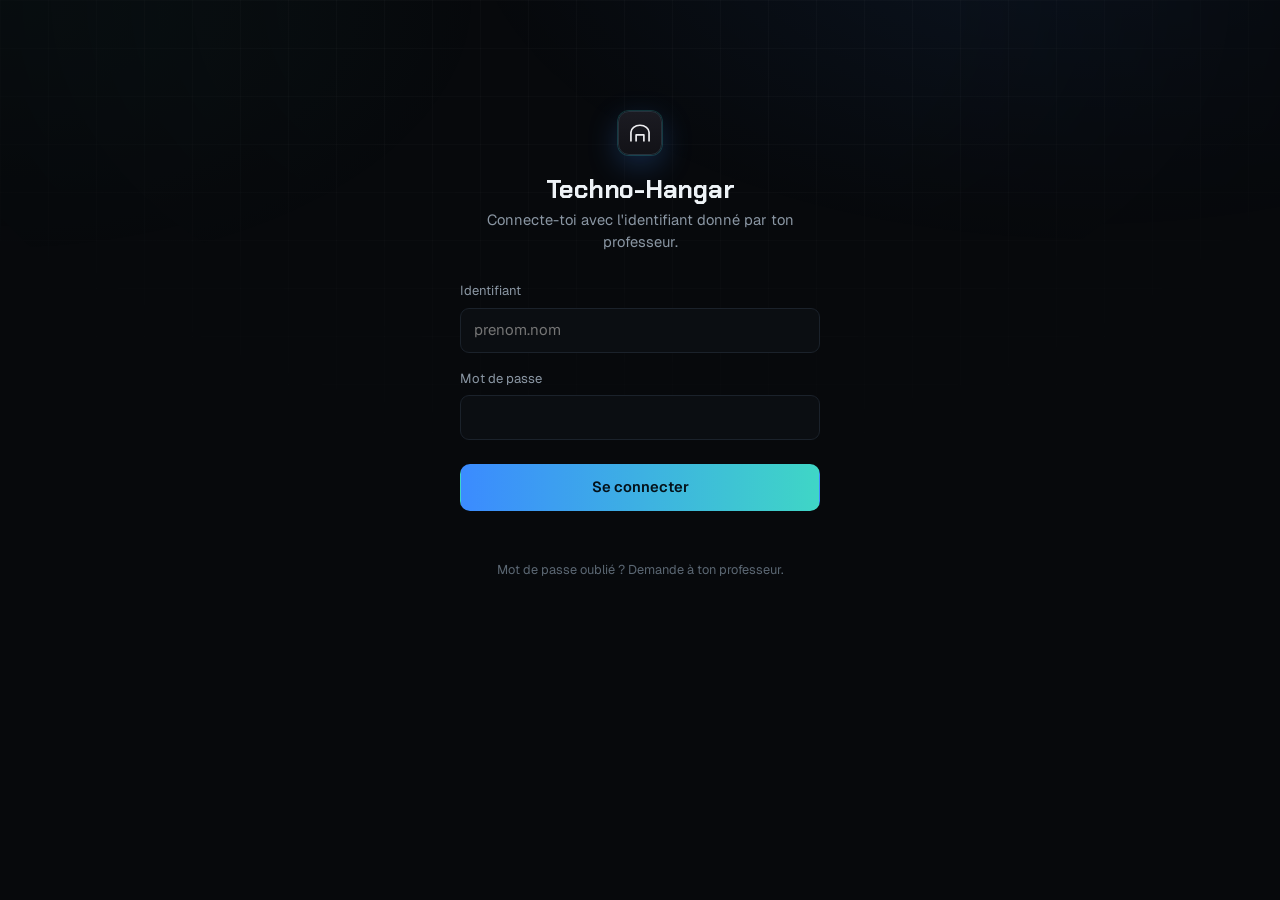
==== bts-maintenance/index.html @ ffd43427 "Add files via upload" ====
<!DOCTYPE html>
<html lang="fr">
<head>
<meta charset="utf-8">
<meta name="viewport" content="width=device-width, initial-scale=1">
<meta name="theme-color" content="#09090b">
<title>Techno-Hangar</title>
<link rel="preconnect" href="https://fonts.googleapis.com">
<link rel="stylesheet" href="https://fonts.googleapis.com/css2?family=Geist:wght@400;500;600;700&family=Geist+Mono:wght@400;500&family=Chakra+Petch:wght@500;600;700&display=swap">
<link rel="stylesheet" href="../assets/style.css?v=13">
<link rel="stylesheet" href="../assets/pass.css?v=5">
<link rel="stylesheet" href="../assets/theme.css?v=6">
</head>
<body data-racine="../" data-page="classe" data-classe="bts-maintenance">
<main>
  <h1 id="titre"></h1>
  <div class="onglets" id="onglets" role="tablist"></div>
  <div id="sequences"></div>
</main>
<script src="../assets/config.js?v=5"></script>
<script src="../assets/th.js?v=3"></script>
<script src="../catalogue.js"></script>
<script src="../assets/presence.js?v=2"></script>
<script src="../assets/pass.js?v=13"></script>
<script src="../assets/site.js?v=21"></script>
</body>
</html>
---- assets/style.css ----
/* =========================================================================
   Techno-Hangar · style « Tech sombre »
   ========================================================================= */
:root {
  --bg: #09090b;
  --bg2: #0f0f12;
  --surface: #111114;
  --surface2: #17171c;
  --text: #ededf0;
  --muted: #8b8b96;
  --faible: #5c5c66;
  --border: #222228;
  --border2: #2e2e36;
  --accent: #5b8cff;
  --accent-soft: rgba(63,214,198,.12);
  --ok: #2fd39a;
  --warn: #f5b74a;
  --danger: #ff6b6b;
  --radius: 14px;
  --shadow: none;
  --c-sti2d: #5b8cff;
  --c-it: #b07cff;
  --c-snt: #2fd39a;
  --c-bts: #ff9a3d;
  --f: "Geist", system-ui, -apple-system, "Segoe UI", Roboto, sans-serif;
  --mono: "Geist Mono", ui-monospace, Consolas, monospace;
  color-scheme: dark;
}

* { box-sizing: border-box; }
html, body { margin: 0; }
body {
  font-family: var(--f); background: var(--bg); color: var(--text);
  line-height: 1.5; font-size: 15px; min-height: 100vh; -webkit-font-smoothing: antialiased;
}
body:before {
  content: ""; position: fixed; inset: 0; pointer-events: none; z-index: 0;
  background:
    radial-gradient(900px 500px at 50% -10%, rgba(63,214,198,.13), transparent 70%),
    linear-gradient(rgba(255,255,255,.025) 1px, transparent 1px) 0 0 / 48px 48px,
    linear-gradient(90deg, rgba(255,255,255,.025) 1px, transparent 1px) 0 0 / 48px 48px;
  -webkit-mask-image: radial-gradient(ellipse 80% 70% at 50% 0%, #000 30%, transparent 85%);
          mask-image: radial-gradient(ellipse 80% 70% at 50% 0%, #000 30%, transparent 85%);
}
a { color: var(--accent); }
canvas#th-fx { position: fixed; inset: 0; pointer-events: none; z-index: 60; }

/* ---------- En-tête ---------- */
.top { position: sticky; top: 0; z-index: 10; background: rgba(9,9,11,.75); backdrop-filter: blur(12px);
  -webkit-backdrop-filter: blur(12px); border-bottom: 1px solid var(--border); }
.top-in { max-width: 1080px; margin: 0 auto; padding: .7rem 1.2rem; display: flex; align-items: center; gap: 1.2rem; flex-wrap: wrap; }
.brand { display: flex; align-items: center; gap: .55rem; font-weight: 600; letter-spacing: -.01em; color: var(--text); text-decoration: none; }
.marque { width: 26px; height: 26px; border-radius: 7px; display: grid; place-items: center; flex: none;
  background: linear-gradient(180deg, #1b1b22, #121217); border: 1px solid var(--border2);
  box-shadow: 0 0 0 1px rgba(63,214,198,.15), 0 6px 18px rgba(63,214,198,.18); }
.nav { display: flex; gap: .15rem; flex: 1; }
.nav a { color: var(--muted); text-decoration: none; font-size: .88rem; padding: .35rem .65rem; border-radius: 7px; transition: color .15s, background .15s; white-space: nowrap; }
.nav a:hover { color: var(--text); background: var(--surface2); }
.nav a.actif { color: var(--text); background: #1a1a20; }
.tools { display: flex; gap: .5rem; align-items: center; }
.qui { font-size: .85rem; color: var(--muted); white-space: nowrap; display: flex; align-items: center; gap: .45rem; }
.qui i { width: 7px; height: 7px; border-radius: 50%; background: var(--c, var(--accent)); box-shadow: 0 0 8px var(--c, var(--accent)); }

/* ---------- Boutons ---------- */
.btn { font: inherit; font-size: .85rem; font-weight: 500; color: var(--text); background: #1a1a20; border: 1px solid var(--border2);
  border-radius: 8px; padding: .4rem .8rem; cursor: pointer; text-decoration: none; display: inline-flex; align-items: center; gap: .35rem;
  transition: background .15s, border-color .15s; white-space: nowrap; }
.btn:hover { background: #222229; border-color: #3a3a44; }
.btn.primary { background: var(--text); color: #09090b; border-color: var(--text); }
.btn.primary:hover { background: #fff; }
.btn[disabled] { opacity: .45; cursor: not-allowed; }

/* ---------- Contenu ---------- */
main { position: relative; z-index: 1; max-width: 1080px; margin: 0 auto; padding: 3rem 1.2rem 4rem; }
h1 { font-size: clamp(1.9rem, 4.5vw, 2.4rem); font-weight: 600; letter-spacing: -.03em; line-height: 1.08; margin: .2rem 0 .4rem;
  background: linear-gradient(180deg, #fff 30%, #9a9aa6); -webkit-background-clip: text; background-clip: text; color: transparent; }
h2 { font-size: 1.05rem; font-weight: 600; margin: 2rem 0 .8rem; letter-spacing: -.01em; }
.lead { color: var(--muted); margin: 0 0 1.5rem; max-width: 56ch; }
code { font-family: var(--mono); font-size: .85em; background: var(--surface2); border: 1px solid var(--border); border-radius: 5px; padding: .05rem .3rem; }

/* ---------- Accueil ---------- */
.accueil { text-align: center; padding: 1.5rem 0 1rem; }
.accueil h1 { font-size: clamp(2.2rem, 5.2vw, 3.6rem); letter-spacing: -.035em; margin: 1rem 0 .7rem; }
.accueil .lead { margin: 0 auto 2.6rem; font-size: 1.05rem; }
.eyebrow { display: inline-flex; align-items: center; gap: .5rem; font-family: var(--mono); font-size: .75rem; color: var(--muted);
  border: 1px solid var(--border); background: var(--bg2); padding: .25rem .65rem; border-radius: 999px; }
.eyebrow i { width: 6px; height: 6px; border-radius: 50%; background: var(--c-snt); box-shadow: 0 0 8px var(--c-snt); }
.niveaux { display: grid; grid-template-columns: repeat(auto-fit, minmax(230px, 1fr)); gap: .8rem; text-align: left; }

/* ---------- Cartes lumineuses ---------- */
.carte { --mx: 50%; --my: 50%; position: relative; display: block; background: var(--surface); border: 1px solid var(--border);
  border-radius: var(--radius); padding: 1.2rem 1.25rem; color: var(--text); text-decoration: none; overflow: hidden;
  transition: border-color .25s, transform .25s, box-shadow .25s; }
.carte:before { content: ""; position: absolute; inset: 0; opacity: 0; transition: opacity .25s; pointer-events: none;
  background: radial-gradient(260px circle at var(--mx) var(--my), color-mix(in srgb, var(--c, var(--accent)) 22%, transparent), transparent 70%); }
.carte:hover { transform: translateY(-2px);
  border-color: color-mix(in srgb, var(--c, var(--accent)) 65%, transparent);
  box-shadow: 0 0 0 1px color-mix(in srgb, var(--c, var(--accent)) 30%, transparent),
              0 0 22px color-mix(in srgb, var(--c, var(--accent)) 35%, transparent),
              0 0 60px color-mix(in srgb, var(--c, var(--accent)) 15%, transparent); }
.carte:hover:before { opacity: 1; }
.carte.off { opacity: .5; }
.carte.off:hover { transform: none; border-color: var(--border); box-shadow: none; }
.carte.off:hover:before { opacity: 0; }
.carte > * { position: relative; }

.niveau { min-height: 150px; display: flex; flex-direction: column; justify-content: space-between; }
.niveau .haut { display: flex; justify-content: space-between; align-items: center; }
.niveau .fl { color: var(--faible); transition: color .2s, transform .2s; }
.niveau:hover .fl { color: var(--text); transform: translate(2px, -2px); }
.niveau .nom { font-size: 1.2rem; font-weight: 600; letter-spacing: -.015em; }
.niveau .det { font-size: .85rem; color: var(--muted); }
.pastille { display: inline-flex; align-items: center; gap: .45rem; font-family: var(--mono); font-size: .72rem; color: var(--muted); }
.pastille i { width: 7px; height: 7px; border-radius: 50%; background: var(--c); box-shadow: 0 0 10px var(--c); }

/* ---------- Page de classe ---------- */
.fil { font-family: var(--mono); font-size: .78rem; color: var(--faible); margin-bottom: .6rem; }
.fil a { color: var(--faible); text-decoration: none; } .fil a:hover { color: var(--muted); }
.fil b { color: var(--muted); font-weight: 400; }
.classe-titre { display: flex; align-items: center; gap: .7rem; }
.classe-titre h1 { margin: 0; }
.onglets { display: flex; gap: 1.4rem; border-bottom: 1px solid var(--border); margin: 1.6rem 0 2rem; overflow-x: auto; }
.onglet { font: inherit; font-size: .9rem; background: none; border: 0; color: var(--muted); padding: .7rem 0; cursor: pointer; position: relative; white-space: nowrap; }
.onglet:hover { color: var(--text); }
.onglet.actif { color: var(--text); }
.onglet.actif:after { content: ""; position: absolute; left: 0; right: 0; bottom: -1px; height: 2px; background: var(--c, var(--accent)); box-shadow: 0 0 12px var(--c, var(--accent)); }
.sequence { margin-bottom: 2.4rem; }
.sequence h2 { font-size: .78rem; font-family: var(--mono); font-weight: 500; color: var(--muted); text-transform: uppercase; letter-spacing: .08em;
  margin: 0 0 .9rem; display: flex; align-items: center; gap: .7rem; }
.sequence h2:after { content: ""; flex: 1; height: 1px; background: var(--border); }
.ressources { display: grid; grid-template-columns: repeat(auto-fill, minmax(280px, 1fr)); gap: .8rem; }
.res { display: flex; flex-direction: column; gap: .9rem; min-height: 128px; }
.res h3 { margin: 0; font-size: 1rem; font-weight: 600; }
.res .bas { display: flex; justify-content: space-between; align-items: center; gap: .6rem; margin-top: auto; }
.badge { font-family: var(--mono); font-size: .7rem; color: var(--muted); border: 1px solid var(--border2); border-radius: 6px; padding: .12rem .45rem; text-transform: uppercase; }
.prog { display: flex; align-items: center; gap: .5rem; font-family: var(--mono); font-size: .72rem; color: var(--muted); }
.prog .barre { width: 64px; height: 4px; border-radius: 4px; background: #222228; overflow: hidden; }
.prog .barre i { display: block; height: 100%; background: var(--c, var(--accent)); box-shadow: 0 0 8px var(--c, var(--accent)); }
.prog.ok { color: var(--ok); } .prog.ok .barre i { background: var(--ok); box-shadow: 0 0 8px var(--ok); }
.bientot { font-family: var(--mono); font-size: .72rem; color: var(--faible); text-transform: uppercase; }

.vide { background: var(--surface); border: 1px dashed var(--border2); border-radius: var(--radius); padding: 1.4rem; color: var(--muted); text-align: center; }
.vide h2 { margin: 0 0 .5rem; }
.encart { background: var(--accent-soft); border: 1px solid rgba(63,214,198,.25); border-radius: var(--radius); padding: 1rem 1.1rem; font-size: .93rem; margin: 1rem 0; }

/* ---------- Connexion ---------- */
.cx { display: grid; place-items: center; min-height: 66vh; }
.cx form { width: min(360px, 100%); }
.cx .logo-g { width: 44px; height: 44px; border-radius: 11px; margin: 0 auto 1.3rem; display: grid; place-items: center;
  background: linear-gradient(180deg, #1b1b22, #121217); border: 1px solid var(--border2);
  box-shadow: 0 0 0 1px rgba(63,214,198,.18), 0 10px 30px rgba(63,214,198,.25); }
.cx h1 { text-align: center; font-size: 1.6rem; margin: 0 0 .3rem; }
.cx p { text-align: center; color: var(--muted); margin: 0 0 1.8rem; font-size: .92rem; }
.cx label { display: block; font-size: .82rem; color: var(--muted); margin: 1rem 0 .4rem; }
.cx input, .carte-form input { width: 100%; font: inherit; color: var(--text); background: var(--bg2); border: 1px solid var(--border);
  border-radius: 9px; padding: .65rem .8rem; outline: none; transition: border-color .15s, box-shadow .15s; }
.cx input:focus { border-color: var(--accent); box-shadow: 0 0 0 3px var(--accent-soft); }
.cx .btn.primary { width: 100%; margin-top: 1.5rem; padding: .7rem; font-size: .92rem; justify-content: center; }
.cx small { display: block; text-align: center; color: var(--faible); margin-top: 1.2rem; font-size: .8rem; }
.erreur { color: var(--danger); font-size: .88rem; margin-top: .8rem; min-height: 1.2em; text-align: center; }

footer { position: relative; z-index: 1; max-width: 1080px; margin: 0 auto; padding: 1rem 1.2rem 2rem; color: var(--faible);
  font-size: .78rem; font-family: var(--mono); border-top: 1px solid var(--border); }

/* Garde : rien ne s'affiche avant la vérification de connexion */
html:not(.th-ok) main { visibility: hidden; }

@media (max-width: 680px) {
  .nav { order: 3; flex: 1 1 100%; overflow-x: auto; flex-wrap: nowrap; }
  .tools { margin-left: auto; }
  .qui span { display: none; }
  main { padding-top: 2rem; }
}
@media (prefers-reduced-motion: reduce) { .carte, .carte:before, .niveau .fl { transition: none; } .carte:hover { transform: none; } }
.a-venir { grid-column: 1 / -1; font-family: var(--mono); font-size: .75rem; color: var(--faible); border: 1px dashed var(--border);
  border-radius: 10px; padding: .7rem 1rem; }

/* ---------- Groupes dépliants (menu déroulant) ---------- */
.seq-contenu { display: flex; flex-direction: column; gap: .7rem; }
.seq-contenu > .ressources { margin-bottom: .2rem; }
.groupe { background: var(--surface); border: 1px solid var(--border); border-radius: var(--radius); transition: border-color .25s, box-shadow .25s; }
.groupe:hover { border-color: color-mix(in srgb, var(--c, var(--accent)) 45%, transparent);
  box-shadow: 0 0 18px color-mix(in srgb, var(--c, var(--accent)) 18%, transparent); }
.groupe[open] { border-color: color-mix(in srgb, var(--c, var(--accent)) 40%, transparent); }
.groupe summary { list-style: none; display: flex; align-items: center; gap: 1rem; padding: .9rem 1.1rem; cursor: pointer; user-select: none; }
.groupe summary::-webkit-details-marker { display: none; }
.g-txt { display: flex; flex-direction: column; flex: 1; min-width: 0; }
.g-titre { font-weight: 600; font-size: 1.05rem; letter-spacing: -.01em; }
.g-sous { font-family: var(--mono); font-size: .72rem; color: var(--muted); margin-top: .1rem; }
.chevron { font-size: 1.5rem; line-height: 1; color: var(--muted); transition: transform .25s, color .25s; }
.groupe[open] .chevron { transform: rotate(90deg); color: var(--c, var(--accent)); }
.g-corps { padding: .2rem 1.1rem 1.1rem; animation: deplie .25s ease; }
@keyframes deplie { from { opacity: 0; transform: translateY(-4px); } }
.illu { width: 34px; height: 34px; flex: none; display: grid; place-items: center; border-radius: 9px; color: var(--c, var(--accent));
  background: color-mix(in srgb, var(--c, var(--accent)) 10%, transparent); border: 1px solid color-mix(in srgb, var(--c, var(--accent)) 25%, transparent); }
.illu svg { width: 24px; height: 24px; }
.illu.grande { width: 60px; height: 60px; border-radius: 14px; }
.illu.grande svg { width: 42px; height: 42px; filter: drop-shadow(0 0 6px color-mix(in srgb, var(--c, var(--accent)) 45%, transparent)); }
.res-haut { display: flex; align-items: center; gap: .75rem; }
.carte.off .illu { filter: grayscale(1); opacity: .6; }
@media (prefers-reduced-motion: reduce) { .g-corps { animation: none; } .chevron { transition: none; } }

/* Documents à télécharger sur les cartes */
.docs-carte { display: flex; flex-wrap: wrap; gap: .4rem; }
.doc-lien { font-size: .8rem; color: var(--text); text-decoration: none; border: 1px solid var(--border2); background: var(--bg2);
  border-radius: 7px; padding: .2rem .55rem; transition: border-color .15s, color .15s; }
.doc-lien:hover { border-color: var(--c, var(--accent)); color: #fff; }
.carte.cliquable { cursor: pointer; }
.carte.off.avec-docs { opacity: 1; }
.carte.off.avec-docs h3, .carte.off.avec-docs .bas, .carte.off.avec-docs .illu { opacity: .5; }

/* Outil (ex. logiciel StatGraph) : ligne pleine largeur qui s'ouvre directement */
.carte.outil { display: flex; align-items: center; gap: 1rem; padding: .9rem 1.1rem; }
.carte.outil .chevron { font-size: 1.2rem; }
.carte.outil:hover .chevron { color: var(--c, var(--accent)); }
.carte.outil.off .g-titre { color: var(--muted); }


/* ---------- Titres : Chakra Petch (angles coupés, style « interface de machine ») ---------- */
:root { --titre: "Chakra Petch", var(--f); }
h1, h2, h3, .brand, .niveau .nom, .g-titre, .mon-cours .nom, .quiz .q-titre, .q-enonce,
.pa-titre-eq, .pa-tuile b, .pa-total b, .pa-score b, .pa-chiffres b, .pa-case .pa-nom, .pa-objet .pa-nom, .pa-act-t b, .q-ligne .q-pastille {
  font-family: var(--titre); letter-spacing: -.01em;
}
h1, .accueil h1, .mon-cours .nom, .quiz .q-titre { font-weight: 700; }
.accueil h1 { letter-spacing: -.02em; }
.fiche h3, .fiche-classe { font-family: system-ui, sans-serif; }

/* ---------- Accueil élève : plus compact, centré sur les cours ---------- */
body[data-page="accueil"] .accueil h1 { font-size: clamp(1.8rem, 4vw, 2.6rem); margin: .7rem 0 .4rem; }
body[data-page="accueil"] .accueil { padding-bottom: .4rem; }
.mon-cours .nom { font-size: 1.5rem; }
.reprendre { padding: 1rem 1.1rem; display: grid; gap: .35rem; margin-top: .8rem; }
.rep-titre { font-family: var(--mono); font-size: .74rem; color: var(--muted); margin-bottom: .2rem; }
.rep-ligne { display: grid; grid-template-columns: auto minmax(0, 1fr) auto auto; align-items: center; gap: .8rem; padding: .55rem .6rem; border-radius: 10px;
  color: var(--text); text-decoration: none; border: 1px solid transparent; transition: background .2s, border-color .2s, transform .2s; }
.rep-ligne:hover { background: var(--surface2); border-color: var(--border2); transform: translateX(3px); }
.rep-ligne .illu { width: 38px; height: 38px; }
.rep-txt { display: flex; flex-direction: column; min-width: 0; }
.rep-txt b { font-family: var(--titre); font-weight: 600; font-size: .98rem; letter-spacing: -.01em; overflow: hidden; text-overflow: ellipsis; white-space: nowrap; }
.rep-txt small { color: var(--muted); font-size: .76rem; overflow: hidden; text-overflow: ellipsis; white-space: nowrap; }
.rep-ligne .btn { padding: .3rem .7rem; font-size: .8rem; }
@media (max-width: 680px) { .rep-ligne { grid-template-columns: auto minmax(0, 1fr) auto; } .rep-ligne .prog { display: none; } }

/* Vue prof : nom d'élève cliquable */
a.lien-eleve { color: inherit; text-decoration: none; border-bottom: 1px dashed currentColor; }
a.lien-eleve:hover { color: var(--accent); }

/* ---------- Grand défi de fin de séquence : carte qui brille ---------- */
@property --defi-a { syntax: "<angle>"; inherits: false; initial-value: 0deg; }
.carte.defi { --c: #ff9d3d; grid-column: 1 / -1; border: 1px solid transparent;
  background: linear-gradient(var(--surface), var(--surface)) padding-box,
              conic-gradient(from var(--defi-a), #ffb347, #ff6a3d, #ffd36b, #b07cff, #ffb347) border-box;
  box-shadow: 0 0 18px rgba(255, 170, 60, .28), 0 0 50px rgba(255, 120, 60, .12);
  animation: defi-tour 6s linear infinite, defi-pulse 2.8s ease-in-out infinite; }
.carte.defi:after { content: ""; position: absolute; inset: 0; pointer-events: none; border-radius: inherit;
  background: linear-gradient(110deg, transparent 35%, rgba(255, 220, 150, .13) 50%, transparent 65%) -150% 0 / 60% 100% no-repeat;
  animation: defi-reflet 4.5s ease-in-out infinite; }
.carte.defi:hover { box-shadow: 0 0 26px rgba(255, 170, 60, .45), 0 0 70px rgba(255, 120, 60, .2); border-color: transparent; }
.carte.defi .illu { color: #ffc56b; filter: drop-shadow(0 0 8px rgba(255, 180, 70, .6)); }
.carte.defi h3 { font-size: 1.15rem; }
.defi-badge { display: inline-flex; align-items: center; gap: .35rem; margin-bottom: .5rem; padding: .18rem .6rem; border-radius: 999px;
  font-family: var(--mono); font-size: .68rem; font-weight: 700; letter-spacing: .06em; text-transform: uppercase; color: #1a1205;
  background: linear-gradient(90deg, #ffd36b, #ff9d3d); box-shadow: 0 0 12px rgba(255, 170, 60, .5); }
.defi-badge:before { content: ""; width: .5rem; height: .5rem; border-radius: 50%; background: #1a1205; opacity: .7; }
.rep-ligne.defi { border: 1px solid rgba(255, 170, 60, .55); background: linear-gradient(90deg, rgba(255, 170, 60, .12), transparent 70%);
  box-shadow: 0 0 16px rgba(255, 170, 60, .2); animation: defi-pulse 2.8s ease-in-out infinite; }
.rep-ligne.defi .illu { color: #ffc56b; }
.rep-ligne.defi .defi-badge { margin: 0 .4rem .2rem 0; font-size: .6rem; }
@keyframes defi-tour { to { --defi-a: 360deg; } }
@keyframes defi-pulse { 50% { box-shadow: 0 0 28px rgba(255, 170, 60, .45), 0 0 70px rgba(255, 120, 60, .18); } }
@keyframes defi-reflet { 0%, 55% { background-position: -150% 0; } 100% { background-position: 250% 0; } }
@media (prefers-reduced-motion: reduce) { .carte.defi, .carte.defi:after, .rep-ligne.defi { animation: none; } }

/* ---------- Chrono prof (temps avant la sonnerie) ---------- */
.chrono { position: relative; display: inline-flex; align-items: center; gap: .45rem; padding: .3rem .7rem; border-radius: 999px; overflow: hidden;
  border: 1px solid var(--border); background: var(--surface); color: var(--text); text-decoration: none; font-size: .82rem; white-space: nowrap; }
.chrono:hover { border-color: var(--accent); }
.chrono-cloche { display: grid; color: var(--accent); }
.chrono-temps { font-family: var(--mono); font-size: 1rem; font-variant-numeric: tabular-nums; }
.chrono-info { color: var(--muted); max-width: 22rem; overflow: hidden; text-overflow: ellipsis; }
.chrono-barre { position: absolute; left: 0; bottom: 0; height: 3px; background: var(--accent); opacity: .7; }
.chrono.ch-bientot { border-color: #f5b74a; } .chrono.ch-bientot .chrono-temps, .chrono.ch-bientot .chrono-cloche { color: #f5b74a; }
.chrono.ch-urgent { border-color: #fb7185; animation: chrono-pulse 1s ease-in-out infinite; }
.chrono.ch-urgent .chrono-temps, .chrono.ch-urgent .chrono-cloche { color: #fb7185; }
@keyframes chrono-pulse { 50% { box-shadow: 0 0 0 4px rgba(251, 113, 133, .25); } }
@media (max-width: 900px) { .chrono-info { display: none; } }
@media (prefers-reduced-motion: reduce) { .chrono.ch-urgent { animation: none; } }

/* Séquences pas encore commencées : une seule ligne discrète */
.seq-a-venir { display: flex; flex-wrap: wrap; align-items: center; gap: .4rem .5rem; margin-top: 1.6rem; padding-top: 1rem; border-top: 1px dashed var(--border);
  font-family: var(--mono); font-size: .72rem; text-transform: uppercase; letter-spacing: .08em; color: var(--faible); }
.seq-a-venir > span:first-child { color: var(--muted); margin-right: .2rem; }
.seq-a-venir-nom { padding: .2rem .55rem; border: 1px solid var(--border); border-radius: 999px; }
---- assets/pass.css ----
/* ---------- Pass de progression · classement · en ligne ---------- */
:root { --r-commun: #8b8b96; --r-rare: #2fd39a; --r-epique: #b07cff; --r-legendaire: #f5b74a; }
.r-commun { --r: var(--r-commun); } .r-rare { --r: var(--r-rare); } .r-epique { --r: var(--r-epique); } .r-legendaire { --r: var(--r-legendaire); }

.pa-avatar { --t: 40px; width: var(--t); height: var(--t); flex: none; border-radius: 50%; display: inline-flex; align-items: center; justify-content: center;
  font-size: calc(var(--t) * .5); line-height: 1; background: color-mix(in srgb, var(--ac) 22%, var(--surface2)); border: 2px solid color-mix(in srgb, var(--ac) 70%, transparent);
  color: var(--text); font-weight: 600; overflow: hidden; }
.pa-avatar img { width: 100%; height: 100%; object-fit: cover; }
.pa-avatar.r-legendaire { box-shadow: 0 0 14px color-mix(in srgb, var(--r-legendaire) 45%, transparent); }
.pa-rar { font-family: var(--mono); font-size: .66rem; text-transform: uppercase; letter-spacing: .04em; color: var(--r); }
.pa-sur { font-family: var(--mono); font-size: .74rem; color: var(--muted); display: flex; align-items: center; gap: .45rem; }
.pa-point { width: 7px; height: 7px; border-radius: 50%; background: var(--ok); box-shadow: 0 0 8px var(--ok); animation: pa-pouls 2s infinite; }
@keyframes pa-pouls { 50% { opacity: .35; } }
.pa-titre-eq { font-weight: 600; font-size: 1.05rem; letter-spacing: -.01em; }

/* Accueil */
.pa-accueil { display: grid; grid-template-columns: minmax(0, 1.6fr) minmax(0, 1fr); gap: .9rem; margin-top: .9rem; text-align: left; }
.pa-accueil.prof { grid-template-columns: 1fr; }
.pa-col { display: grid; gap: .9rem; align-content: start; }
.pa-carte { background: var(--surface); border: 1px solid var(--border); border-radius: var(--radius); padding: 1.2rem 1.3rem; }
.pa-carte[hidden] { display: none; }
.pa-tete { display: flex; align-items: center; gap: .9rem; margin-bottom: 1rem; }
.pa-tete > div { flex: 1; min-width: 0; }
.pa-chiffres { display: flex; justify-content: space-between; gap: .6rem; flex-wrap: wrap; font-size: .88rem; color: var(--muted); margin-bottom: .45rem; }
.pa-chiffres b { color: var(--text); font-size: 1.1rem; }
.pa-reserve { color: var(--warn); font-size: .86rem; }
.pa-barre { position: relative; height: 10px; border-radius: 6px; background: #1d1d23; margin: .3rem 0 1rem; }
.pa-barre i { display: block; height: 100%; border-radius: 6px; background: linear-gradient(90deg, var(--accent), var(--ok)); box-shadow: 0 0 12px rgba(47,211,154,.35); transition: width .6s; }
.pa-cran { position: absolute; top: -3px; width: 4px; height: 16px; margin-left: -2px; border-radius: 2px; background: #3a3a44; }
.pa-cran.ok { background: var(--ok); }
.pa-mini { display: grid; grid-template-columns: repeat(3, minmax(0, 1fr)); gap: .6rem; margin-top: .5rem; }

/* Une case de palier */
.pa-case { position: relative; display: flex; flex-direction: column; align-items: center; text-align: center; gap: .3rem; padding: .9rem .5rem .7rem;
  background: var(--bg2); border: 1px solid var(--border); border-top: 3px solid var(--r); border-radius: 12px; min-width: 0; }
.pa-case .pa-rang { position: absolute; top: .35rem; left: .5rem; font-family: var(--mono); font-size: .68rem; color: var(--faible); }
.pa-case .pa-nom, .pa-objet .pa-nom { font-size: .84rem; font-weight: 600; line-height: 1.2; overflow-wrap: anywhere; }
.pa-case .pa-type, .pa-objet .pa-type { font-size: .7rem; color: var(--muted); }
.pa-case .pa-bas { font-family: var(--mono); font-size: .7rem; color: var(--muted); margin-top: .1rem; }
.pa-case.obtenu { background: color-mix(in srgb, var(--r) 9%, var(--bg2)); border-color: color-mix(in srgb, var(--r) 45%, var(--border)); }
.pa-case.obtenu .pa-bas { color: var(--ok); }
.pa-case.obtenu .pa-bas:before { content: "✓ "; }
.pa-case.attente .pa-bas { color: var(--warn); }
.pa-case.avenir { opacity: .82; }
.pa-titre-ico { width: 46px; height: 46px; display: inline-flex; align-items: center; justify-content: center; border-radius: 10px; font-size: 1.1rem;
  color: var(--r); border: 2px solid color-mix(in srgb, var(--r) 60%, transparent); background: color-mix(in srgb, var(--r) 12%, var(--surface2)); font-weight: 700; }

/* En ligne */
.pa-enligne { display: flex; flex-wrap: wrap; gap: .55rem .7rem; margin-top: .8rem; }
.pa-qui { display: inline-flex; flex-direction: column; align-items: center; gap: .2rem; font-size: .72rem; color: var(--muted); max-width: 4.2rem; text-align: center; }
.pa-qui.moi span:last-child { color: var(--text); font-weight: 600; }

/* Classement */
.pa-tete-cl { display: flex; justify-content: space-between; align-items: center; gap: .5rem; flex-wrap: wrap; margin-bottom: .7rem; }
.pa-choix { display: flex; gap: .25rem; align-items: center; }
.pa-choix button { font: inherit; font-size: .74rem; color: var(--muted); background: none; border: 1px solid var(--border2); border-radius: 999px; padding: .15rem .55rem; cursor: pointer; }
.pa-choix button.actif { color: var(--text); border-color: var(--accent); background: var(--accent-soft); }
.pa-sel { font: inherit; font-size: .74rem; color: var(--text); background: var(--surface2); border: 1px solid var(--border2); border-radius: 999px; padding: .12rem .4rem; }
.pa-classement { list-style: none; margin: 0; padding: 0; display: grid; gap: .3rem; }
.pa-classement li { display: flex; align-items: center; gap: .6rem; padding: .35rem .5rem; border-radius: 9px; font-size: .86rem; }
.pa-classement li.moi { background: var(--accent-soft); outline: 1px solid rgba(63,214,198,.35); }
.pa-classement .pa-pos { width: 1.6rem; text-align: center; font-family: var(--mono); color: var(--muted); }
.pa-classement .p1 .pa-pos { color: #f5b74a; } .pa-classement .p2 .pa-pos { color: #c9ccd6; } .pa-classement .p3 .pa-pos { color: #d08a4c; }
.pa-classement .podium .pa-pos { font-weight: 700; }
.pa-classement .pa-n { flex: 1; min-width: 0; display: flex; flex-direction: column; line-height: 1.15; }
.pa-classement .pa-n b { font-weight: 500; }
.pa-classement .pa-n small { color: var(--muted); font-size: .72rem; }
.pa-classement .pa-sep { justify-content: center; color: var(--faible); padding: 0; }
.pa-pts { font-family: var(--mono); font-size: .8rem; white-space: nowrap; }

/* Page Mon pass */
.pa-profil { display: flex; align-items: center; gap: 1.1rem; flex-wrap: wrap; }
.pa-profil h1 { margin: 0; font-size: clamp(1.5rem, 3.5vw, 2.1rem); }
.pa-qui-txt { flex: 1; min-width: 12rem; }
.pa-profil .pa-titre-eq { color: var(--muted); }
.pa-total { text-align: right; display: flex; flex-direction: column; }
.pa-total b { font-size: 1.9rem; letter-spacing: -.03em; }
.pa-total span { font-size: .78rem; color: var(--muted); }
.pa-saison { background: var(--surface); border: 1px solid var(--border); border-radius: var(--radius); padding: 1.1rem 1.2rem .6rem; }
.pa-saison-tete { display: flex; justify-content: space-between; align-items: baseline; gap: .6rem; flex-wrap: wrap; }
.pa-saison h2 { margin: 0; font-size: 1.15rem; }
.pa-score { color: var(--muted); } .pa-score b { color: var(--text); font-size: 1.2rem; }
.pa-chemin { display: grid; grid-template-columns: repeat(auto-fill, minmax(118px, 1fr)); gap: .65rem; margin: 1rem 0 .4rem; }
.pa-jour { margin-top: .6rem; }
.pa-collection h2, .pa-journal h2 { margin: 2.2rem 0 0; font-size: 1.2rem; }
.pa-collection .onglets { margin: .6rem 0 1rem; }
.pa-grille { display: grid; grid-template-columns: repeat(auto-fill, minmax(124px, 1fr)); gap: .65rem; }
.pa-objet { font: inherit; color: var(--text); display: flex; flex-direction: column; align-items: center; gap: .3rem; text-align: center; padding: .9rem .5rem .7rem;
  background: var(--surface); border: 1px solid var(--border); border-top: 3px solid var(--r); border-radius: 12px; cursor: pointer; transition: transform .15s, border-color .15s; }
.pa-objet:hover:not(.verrou) { transform: translateY(-2px); border-color: color-mix(in srgb, var(--r) 60%, var(--border)); }
.pa-objet.verrou { cursor: default; opacity: .5; }
.pa-objet.equipe { outline: 2px solid var(--ok); outline-offset: -1px; }
.pa-objet.equipe .pa-type { color: var(--ok); }
.pa-table { width: 100%; border-collapse: collapse; margin-top: .7rem; font-size: .88rem; background: var(--surface); border: 1px solid var(--border); border-radius: 12px; overflow: hidden; }
.pa-table td { padding: .45rem .7rem; border-bottom: 1px solid var(--border); color: var(--muted); }
.pa-table td:nth-child(3) { color: var(--text); }
.pa-table td.pa-pts { text-align: right; color: var(--ok); }
.pa-table tr:last-child td { border-bottom: 0; }

/* Cartes de ressources : statut de l'activité */
.pa-statut { font-family: var(--mono); font-size: .68rem; border-radius: 6px; padding: .12rem .45rem; border: 1px solid var(--border2); color: var(--muted); white-space: nowrap; }
.pa-statut.pts { color: var(--warn); border-color: rgba(245,183,74,.4); }
.pa-statut.gagne { color: var(--ok); border-color: rgba(47,211,154,.4); }
.pa-statut.ferme { color: var(--danger); border-color: rgba(255,107,107,.4); }
.res-statut { display: flex; gap: .35rem; flex-wrap: wrap; margin-top: .5rem; }

/* Lecteur : bandeau et notification de points */
.pa-bandeau { position: relative; z-index: 2; padding: .5rem 1rem; font-size: .86rem; background: rgba(245,183,74,.1); color: var(--warn); border-bottom: 1px solid rgba(245,183,74,.25); }
.pa-toast { position: fixed; right: 1rem; bottom: 1rem; z-index: 50; background: var(--surface2); border: 1px solid var(--border2); border-left: 3px solid var(--ok);
  color: var(--text); padding: .7rem 1rem; border-radius: 10px; font-size: .9rem; box-shadow: 0 10px 30px rgba(0,0,0,.4); animation: pa-entree .35s ease-out; max-width: 22rem; }
.pa-toast b { color: var(--ok); }
@keyframes pa-entree { from { transform: translateY(12px); opacity: 0; } }

@media (max-width: 760px) {
  .pa-accueil { grid-template-columns: 1fr; }
  .pa-mini { grid-template-columns: repeat(3, minmax(0, 1fr)); }
  .pa-total { text-align: left; }
}

/* ---------- Animations ---------- */
.pa-apparait { animation: pa-monte .5s cubic-bezier(.2,.8,.2,1) both; animation-delay: var(--d, 0ms); }
@keyframes pa-monte { from { opacity: 0; transform: translateY(10px); } }
.pa-gain { color: var(--ok) !important; text-shadow: 0 0 14px rgba(47,211,154,.6); transition: color 2s 1.8s, text-shadow 2s 1.8s; }
.pa-cliquable { cursor: pointer; }
.pa-carte.pa-cliquable { transition: border-color .2s, transform .2s, box-shadow .2s; }
.pa-carte.pa-cliquable:hover { border-color: var(--border2); transform: translateY(-2px); box-shadow: 0 10px 30px rgba(0,0,0,.35); }
a.pa-case { color: inherit; text-decoration: none; transition: transform .18s, box-shadow .18s, border-color .18s; }
a.pa-case:hover { transform: translateY(-3px); box-shadow: 0 8px 22px rgba(0,0,0,.35); border-color: color-mix(in srgb, var(--r) 55%, var(--border)); }
.pa-case.prochain { border-color: color-mix(in srgb, var(--accent) 55%, var(--border)); animation: pa-prochain 2.4s ease-in-out infinite; }
@keyframes pa-prochain { 50% { box-shadow: 0 0 0 3px rgba(63,214,198,.18), 0 0 22px rgba(63,214,198,.18); } }
.pa-case.nouveau { animation: pa-nouveau 1s cubic-bezier(.2,1.6,.4,1) .4s both, pa-brille 2.2s ease-in-out 1.4s 3; }
@keyframes pa-nouveau { from { transform: scale(.6) rotate(-4deg); opacity: 0; } }
@keyframes pa-brille { 50% { box-shadow: 0 0 26px color-mix(in srgb, var(--r) 70%, transparent); } }
.pa-mini-barre { width: 80%; height: 4px; border-radius: 4px; background: #23232a; overflow: hidden; margin-top: .2rem; }
.pa-mini-barre i { display: block; height: 100%; background: var(--accent); transition: width .9s ease-out; }
.pa-objet.r-legendaire:not(.verrou), .pa-case.r-legendaire.obtenu { position: relative; overflow: hidden; }
.pa-objet.r-legendaire:not(.verrou):after, .pa-case.r-legendaire.obtenu:after { content: ""; position: absolute; inset: 0; pointer-events: none;
  background: linear-gradient(110deg, transparent 35%, rgba(245,183,74,.18) 50%, transparent 65%); background-size: 250% 100%; animation: pa-reflet 3.5s linear infinite; }
@keyframes pa-reflet { from { background-position: 150% 0; } to { background-position: -100% 0; } }
.pa-clic { transform: scale(.95); }
.pa-nouveau-msg { margin: .2rem 0 .8rem; padding: .5rem .8rem; border-radius: 10px; font-size: .88rem; color: var(--ok); background: rgba(47,211,154,.08); border: 1px solid rgba(47,211,154,.3); animation: pa-monte .5s .5s both; }
.pa-confetti { position: fixed; z-index: 60; width: 7px; height: 11px; border-radius: 2px; pointer-events: none; animation: pa-eclat 1.3s cubic-bezier(.15,.7,.4,1) forwards; }
@keyframes pa-eclat { to { transform: translate(var(--x), calc(var(--y) + 260px)) rotate(var(--r)); opacity: 0; } }
.pa-qui.arrive { animation: pa-nouveau .6s cubic-bezier(.2,1.6,.4,1) both; }
.pa-barre i { transition: width 1.1s cubic-bezier(.2,.8,.2,1); }
.pa-barre i:after { content: ""; position: absolute; inset: 0; border-radius: 6px; background: linear-gradient(90deg, transparent, rgba(255,255,255,.25), transparent); background-size: 200% 100%; animation: pa-reflet 2.8s linear infinite; }
.pa-barre i { position: relative; }

/* ---------- Bulle de l'élève (en-tête) ---------- */
.pa-bulle { display: inline-flex; align-items: center; gap: .45rem; padding: .2rem .65rem .2rem .2rem; border-radius: 999px; border: 1px solid var(--border2);
  background: var(--surface); color: var(--text); text-decoration: none; font-size: .85rem; transition: border-color .2s, box-shadow .2s, transform .2s; }
.pa-bulle:hover { border-color: var(--accent); box-shadow: 0 0 14px rgba(63,214,198,.25); transform: translateY(-1px); }
.pa-bulle-pts { font-family: var(--mono); font-size: .72rem; color: var(--warn); }
.pa-bulle.pa-pop .pa-avatar { animation: pa-nouveau .6s cubic-bezier(.2,1.6,.4,1); }
@media (max-width: 680px) { .pa-bulle-nom { display: none; } }

/* ---------- Classement : jauges ---------- */
.pa-classement li { position: relative; overflow: hidden; }
.pa-jauge { position: absolute; left: 0; bottom: 0; height: 2px; width: 100%; }
.pa-jauge i { display: block; height: 100%; background: linear-gradient(90deg, var(--accent), transparent); opacity: .55; transition: width 1s ease-out; }
.pa-classement li.pa-cliquable:hover { background: rgba(63,214,198,.18); }
.pa-classement .pa-pos { font-size: .95rem; }

/* ---------- Page profil ---------- */
.pa-vue-prof { display: flex; justify-content: space-between; align-items: center; gap: .8rem; flex-wrap: wrap; margin-bottom: 1.2rem; padding: .6rem .9rem;
  border-radius: 10px; background: var(--accent-soft); border: 1px solid rgba(63,214,198,.3); font-size: .9rem; }
.pa-profil .pa-avatar.pa-cliquable { transition: transform .2s; }
.pa-profil .pa-avatar.pa-cliquable:hover { transform: scale(1.06) rotate(-3deg); }
.pa-profil .pa-titre-eq { display: flex; align-items: center; gap: .3rem; margin: .1rem 0; }
.pa-tuiles { display: grid; grid-template-columns: repeat(auto-fit, minmax(170px, 1fr)); gap: .7rem; margin: 1.4rem 0 .4rem; }
.pa-tuile { display: flex; flex-direction: column; gap: .15rem; padding: .9rem 1rem; background: var(--surface); border: 1px solid var(--border); border-radius: 12px;
  color: var(--text); text-decoration: none; transition: border-color .2s, transform .2s; }
a.pa-tuile:hover { border-color: var(--border2); transform: translateY(-2px); }
.pa-tuile b { font-size: 1.6rem; letter-spacing: -.03em; font-weight: 600; }
.pa-tuile small { color: var(--muted); font-size: .78rem; }
.pa-onglets { margin-top: 1.4rem; }
.pa-corps { min-height: 200px; }
.pa-saisons { flex-wrap: wrap; margin-bottom: .9rem; }
.pa-saisons button { font-size: .8rem; padding: .25rem .7rem; }
.pa-seq { font-size: .78rem; font-family: var(--mono); color: var(--muted); font-weight: 500; text-transform: uppercase; letter-spacing: .05em; margin: 1.6rem 0 .6rem; }
.pa-acts { display: grid; gap: .45rem; }
.pa-act { display: grid; grid-template-columns: minmax(0, 1fr) 140px 170px; align-items: center; gap: .9rem; padding: .7rem .9rem; background: var(--surface);
  border: 1px solid var(--border); border-radius: 11px; color: var(--text); text-decoration: none; transition: border-color .2s, transform .2s; }
a.pa-act:hover { border-color: var(--border2); transform: translateX(3px); }
.pa-act-t { display: flex; flex-direction: column; min-width: 0; }
.pa-act-t b { font-weight: 500; font-size: .92rem; }
.pa-act-t small { color: var(--muted); font-size: .76rem; }
.pa-act-b { height: 6px; border-radius: 6px; background: #1d1d23; overflow: hidden; }
.pa-act-b i { display: block; height: 100%; background: var(--accent); transition: width 1s cubic-bezier(.2,.8,.2,1); }
.pa-act.fini .pa-act-b i { background: var(--ok); box-shadow: 0 0 8px var(--ok); }
.pa-cal { display: grid; grid-template-columns: repeat(30, 1fr); gap: 4px; max-width: 640px; }
.pa-jourq { aspect-ratio: 1; border-radius: 4px; background: #1d1d23; border: 1px solid var(--border); }
.pa-jourq.ok { background: var(--ok); border-color: var(--ok); box-shadow: 0 0 6px rgba(47,211,154,.4); }
.pa-jourq.ko { background: rgba(255,107,107,.55); border-color: rgba(255,107,107,.7); }
.pa-table td.pa-pts.ko { color: var(--danger); }
.pa-table td:nth-child(3) { max-width: 30rem; }
@media (max-width: 680px) {
  .pa-act { grid-template-columns: 1fr; gap: .4rem; }
  .pa-cal { grid-template-columns: repeat(15, 1fr); }
  .pa-table td:nth-child(2) { display: none; }
}
@media (prefers-reduced-motion: reduce) {
  .pa-apparait, .pa-case.prochain, .pa-case.nouveau, .pa-barre i:after, .pa-objet:after, .pa-case:after, .quiz.reduit { animation: none !important; }
}
.pa-act > .pa-statut { justify-self: end; }

/* ---------- Accueil : bandeau fin du pass + rangée classe ---------- */
.pa-accueil { display: block; margin-top: .9rem; }
.pa-bandeau-pass { display: flex; align-items: center; gap: 1rem; padding: .7rem 1rem; background: var(--surface); border: 1px solid var(--border); border-radius: var(--radius);
  transition: border-color .2s, transform .2s, box-shadow .2s; }
.pa-bandeau-pass:hover { border-color: var(--border2); transform: translateY(-1px); box-shadow: 0 8px 24px rgba(0,0,0,.3); }
.pa-bandeau-pass.nouveau { border-color: rgba(47,211,154,.5); box-shadow: 0 0 24px rgba(47,211,154,.18); }
.pb-id { min-width: 9rem; } .pb-id .pa-titre-eq { font-size: .98rem; }
.pb-prog { flex: 1; min-width: 8rem; }
.pb-prog .pa-barre { margin: .35rem 0 0; height: 7px; }
.pb-prog .pa-cran { top: -2px; height: 11px; width: 3px; }
.pb-chiffres { display: flex; justify-content: space-between; gap: .5rem; font-size: .8rem; color: var(--muted); }
.pb-chiffres b { color: var(--text); font-family: var(--titre); font-size: .98rem; }
.pb-prochain { display: flex; align-items: center; gap: .5rem; padding: .3rem .7rem .3rem .35rem; border-radius: 999px; border: 1px solid color-mix(in srgb, var(--r) 45%, var(--border));
  color: var(--text); text-decoration: none; background: color-mix(in srgb, var(--r) 7%, transparent); }
.pb-prochain span:last-child { display: flex; flex-direction: column; line-height: 1.15; }
.pb-prochain b { font-size: .8rem; font-weight: 600; } .pb-prochain small { font-size: .7rem; color: var(--muted); }
.pa-titre-ico.petit { width: 30px; height: 30px; font-size: .8rem; border-radius: 8px; }
.pb-fleche { color: var(--muted); font-size: 1.1rem; }
.pa-rangee { display: grid; grid-template-columns: minmax(0, 1fr) minmax(0, 1.2fr); gap: .9rem; margin-top: .9rem; align-items: start; }
.pa-accueil.prof .pa-rangee { grid-template-columns: 1fr; }
.pa-rangee > [hidden] { display: none; }
.pa-voir { font: inherit; font-size: .78rem; color: var(--muted); background: none; border: 0; cursor: pointer; margin-top: .4rem; padding: .2rem 0; }
.pa-voir:hover { color: var(--text); }
.pa-classement small.r-rare { color: var(--r-rare); } .pa-classement small.r-epique { color: var(--r-epique); } .pa-classement small.r-legendaire { color: var(--r-legendaire); }
.pa-qui, .pa-classement li { cursor: default; }
@media (max-width: 760px) {
  .pa-rangee { grid-template-columns: 1fr; }
  .pa-bandeau-pass { flex-wrap: wrap; } .pb-fleche { display: none; } .pb-prog { order: 5; flex-basis: 100%; }
}

/* ---------- Fiche d'un élève au survol (façon Dofus) ---------- */
.pa-fiche { position: fixed; z-index: 80; width: 260px; pointer-events: none; opacity: 0; transform: translateY(4px) scale(.98); transition: opacity .12s, transform .12s;
  background: linear-gradient(180deg, #1a1a21, #121216); border: 1px solid #3a3a46; border-radius: 12px; padding: .8rem .85rem .75rem;
  box-shadow: 0 14px 40px rgba(0,0,0,.6), inset 0 1px 0 rgba(255,255,255,.05); }
.pa-fiche.vue { opacity: 1; transform: none; }
.pa-fiche:before { content: ""; position: absolute; inset: 3px; border: 1px solid rgba(255,255,255,.04); border-radius: 9px; pointer-events: none; }
.pf-tete { display: flex; gap: .7rem; align-items: center; }
.pf-id { min-width: 0; flex: 1; }
.pf-nom { display: flex; align-items: center; justify-content: space-between; gap: .4rem; font-family: var(--titre); font-weight: 700; font-size: 1.05rem; }
.pf-niveau { font-family: var(--mono); font-size: .64rem; font-weight: 500; color: #09090b; background: var(--warn); border-radius: 5px; padding: .08rem .35rem; white-space: nowrap; }
.pf-titre { font-style: italic; font-size: .82rem; color: var(--r, var(--muted)); margin-top: .05rem; }
.pf-titre.vide { color: var(--faible); }
.pf-classe { display: flex; align-items: center; gap: .35rem; font-size: .72rem; color: var(--muted); margin-top: .15rem; }
.pf-charge { color: var(--faible); text-align: center; padding-top: .4rem; }
.pf-saison { margin-top: .7rem; }
.pf-ligne { display: flex; justify-content: space-between; font-size: .72rem; color: var(--muted); }
.pf-ligne b { color: var(--text); font-weight: 500; }
.pf-barre { height: 5px; border-radius: 5px; background: #23232b; overflow: hidden; margin-top: .3rem; }
.pf-barre i { display: block; height: 100%; background: linear-gradient(90deg, var(--accent), var(--ok)); }
.pf-stats { display: grid; grid-template-columns: repeat(3, 1fr); gap: .3rem; margin-top: .7rem; padding-top: .6rem; border-top: 1px solid #2a2a33; text-align: center; }
.pf-stats span { display: flex; flex-direction: column; }
.pf-stats b { font-size: .86rem; font-weight: 600; }
.pf-stats small { font-size: .64rem; color: var(--faible); }
.pf-titre.pf-sans { color: var(--faible); }
.col-droite { display: grid; gap: .9rem; align-content: start; min-width: 0; }
.col-droite > [hidden] { display: none; }
.col-droite .pa-carte { padding: 1rem 1.1rem; }
.col-droite .pa-tete-cl { flex-direction: column; align-items: flex-start; }

/* =====================================================================
   Bannières (fonds de profil et de fiche) : uniquement du CSS, aucune image
   ===================================================================== */
.bn { position: relative; overflow: hidden; background-color: #10131c; }
.bn-mini { display: block; width: 100%; border-radius: 9px; border: 1px solid rgba(255,255,255,.08); }
.bn-atelier { background:
  radial-gradient(circle at 85% 20%, rgba(63,214,198,.45), transparent 45%),
  radial-gradient(circle at 10% 90%, rgba(47,211,154,.25), transparent 40%),
  linear-gradient(rgba(255,255,255,.05) 1px, transparent 1px) 0 0 / 28px 28px,
  linear-gradient(90deg, rgba(255,255,255,.05) 1px, transparent 1px) 0 0 / 28px 28px,
  linear-gradient(135deg, #121a33, #0b0e18); }
.bn-plan { background:
  linear-gradient(rgba(255,255,255,.14) 1px, transparent 1px) 0 0 / 60px 60px,
  linear-gradient(90deg, rgba(255,255,255,.14) 1px, transparent 1px) 0 0 / 60px 60px,
  linear-gradient(rgba(255,255,255,.06) 1px, transparent 1px) 0 0 / 12px 12px,
  linear-gradient(90deg, rgba(255,255,255,.06) 1px, transparent 1px) 0 0 / 12px 12px,
  linear-gradient(160deg, #1d4fa8, #123271); }
.bn-foret { background:
  linear-gradient(135deg, transparent 75%, rgba(10,40,25,.9) 75%) 0 100% / 60px 50px repeat-x,
  linear-gradient(225deg, transparent 75%, rgba(10,40,25,.9) 75%) 0 100% / 60px 50px repeat-x,
  linear-gradient(135deg, transparent 70%, rgba(20,70,40,.8) 70%) 30px 100% / 80px 80px repeat-x,
  linear-gradient(225deg, transparent 70%, rgba(20,70,40,.8) 70%) 30px 100% / 80px 80px repeat-x,
  radial-gradient(circle at 80% 25%, rgba(255,240,180,.35), transparent 30%),
  linear-gradient(180deg, #1f5f4a, #0e2a20); }
.bn-ocean { background:
  radial-gradient(120% 60% at 50% 120%, rgba(0,180,220,.55), transparent 60%),
  repeating-radial-gradient(circle at 50% 160%, transparent 0 18px, rgba(255,255,255,.06) 18px 20px),
  linear-gradient(180deg, #0a3d62, #062033); }
.bn-volcan { background:
  radial-gradient(60% 50% at 50% 110%, rgba(255,120,40,.85), transparent 70%),
  radial-gradient(circle at 20% 30%, rgba(255,80,40,.25), transparent 35%),
  linear-gradient(160deg, transparent 60%, rgba(0,0,0,.55) 60%),
  linear-gradient(20deg, transparent 62%, rgba(0,0,0,.5) 62%),
  linear-gradient(180deg, #3a0d0d, #160606); }
.bn-circuit { background:
  linear-gradient(90deg, transparent 48%, rgba(0,224,164,.35) 48% 52%, transparent 52%) 0 0 / 80px 40px,
  linear-gradient(transparent 48%, rgba(0,224,164,.25) 48% 52%, transparent 52%) 40px 0 / 80px 80px,
  radial-gradient(circle, rgba(0,224,164,.8) 2px, transparent 3px) 0 0 / 40px 40px,
  linear-gradient(135deg, #05221c, #020b09); }
.bn-galaxie { background:
  radial-gradient(1px 1px at 20% 30%, #fff, transparent), radial-gradient(1px 1px at 70% 60%, #fff, transparent),
  radial-gradient(1.5px 1.5px at 40% 80%, #fff, transparent), radial-gradient(1px 1px at 85% 15%, #fff, transparent),
  radial-gradient(1px 1px at 10% 70%, #fff, transparent), radial-gradient(2px 2px at 55% 25%, #ffe9a8, transparent),
  radial-gradient(circle at 25% 40%, rgba(176,124,255,.55), transparent 40%),
  radial-gradient(circle at 75% 70%, rgba(255,79,216,.35), transparent 40%),
  linear-gradient(135deg, #1b0f3d, #07051a); background-size: 120px 120px, 160px 160px, 140px 140px, 180px 180px, 150px 150px, 200px 200px, auto, auto, auto; }
.bn-royal { background:
  linear-gradient(45deg, rgba(245,183,74,.12) 25%, transparent 25% 75%, rgba(245,183,74,.12) 75%) 0 0 / 36px 36px,
  linear-gradient(45deg, rgba(245,183,74,.12) 25%, transparent 25% 75%, rgba(245,183,74,.12) 75%) 18px 18px / 36px 36px,
  radial-gradient(circle at 50% 0%, rgba(245,183,74,.5), transparent 55%),
  linear-gradient(180deg, #3b1a6b, #180b30); }

/* =====================================================================
   Ornements : cadre autour de l'avatar (et de la fiche au survol)
   ===================================================================== */
.orn-cadre { --o1: #3a3a46; --o2: #2a2a33; position: relative; display: inline-grid; place-items: center; flex: none; border-radius: 50%;
  padding: calc(var(--t) * .07); background: conic-gradient(from 0deg, var(--o1), var(--o2), var(--o1), var(--o2), var(--o1)); }
.orn-cadre > .pa-avatar { border-width: 0; }
.orn-bronze  { --o1: #e0a36a; --o2: #7a4a24; }
.orn-argent  { --o1: #ffffff; --o2: #8d93a3; box-shadow: 0 0 10px rgba(220,225,240,.25); }
.orn-or      { --o1: #ffe08a; --o2: #b7791f; box-shadow: 0 0 16px rgba(245,183,74,.45); }
.orn-circuit { --o1: #00e0a4; --o2: #04382c; box-shadow: 0 0 12px rgba(0,224,164,.4); }
.orn-givre   { --o1: #e6fbff; --o2: #4fb6e0; box-shadow: 0 0 18px rgba(127,216,255,.6); }
.orn-neon    { --o1: #ff4fd8; --o2: #4fd8ff; box-shadow: 0 0 18px rgba(255,79,216,.55); animation: orn-neon 2.4s linear infinite; }
.orn-flammes { --o1: #ffd24a; --o2: #ff3d1f; box-shadow: 0 0 18px rgba(255,90,30,.7), 0 -4px 22px rgba(255,160,40,.45); animation: orn-feu 1.2s ease-in-out infinite alternate; }
.orn-royal   { --o1: #f5b74a; --o2: #6c3bd6; box-shadow: 0 0 0 2px rgba(245,183,74,.35), 0 0 18px rgba(176,124,255,.5); }
.orn-royal:after { content: "♛"; position: absolute; top: calc(var(--t) * -.32); left: 50%; transform: translateX(-50%); color: #f5b74a; font-size: calc(var(--t) * .34); text-shadow: 0 0 8px rgba(245,183,74,.8); }
@keyframes orn-neon { to { filter: hue-rotate(360deg); } }
@keyframes orn-feu { to { box-shadow: 0 0 26px rgba(255,90,30,.9), 0 -8px 30px rgba(255,180,40,.6); } }

/* =====================================================================
   Badges hexagonaux
   ===================================================================== */
.bdg { --t: 44px; width: var(--t); height: calc(var(--t) * 1.1); flex: none; display: inline-grid; place-items: center;
  clip-path: polygon(50% 0, 100% 25%, 100% 75%, 50% 100%, 0 75%, 0 25%);
  background: linear-gradient(160deg, color-mix(in srgb, var(--r) 95%, #fff), color-mix(in srgb, var(--r) 55%, #000)); }
.bdg-in { width: 84%; height: 84%; display: grid; place-items: center; font-size: calc(var(--t) * .46);
  clip-path: polygon(50% 0, 100% 25%, 100% 75%, 50% 100%, 0 75%, 0 25%);
  background: radial-gradient(circle at 50% 30%, color-mix(in srgb, var(--r) 35%, #1b1b22), #0f0f14 75%); }
.bdg.verrou { filter: grayscale(1) brightness(.55); }
.bdg.r-legendaire { filter: drop-shadow(0 0 8px rgba(245,183,74,.55)); }

/* =====================================================================
   Page profil : couverture façon Clash Royale
   ===================================================================== */
.pr-cover { border-radius: 18px; border: 1px solid rgba(255,255,255,.1); padding: 1.6rem 1.6rem 1.2rem; min-height: 280px; display: flex; flex-direction: column; justify-content: space-between; gap: 1.4rem;
  box-shadow: 0 18px 50px rgba(0,0,0,.45), inset 0 1px 0 rgba(255,255,255,.08); }
.pr-cover:after { content: ""; position: absolute; inset: 0; background: linear-gradient(180deg, rgba(0,0,0,.05) 30%, rgba(5,5,10,.72)); pointer-events: none; }
.pr-cover > * { position: relative; z-index: 1; }
.pr-haut { display: flex; align-items: center; gap: 1.4rem; flex-wrap: wrap; }
.pr-niveau { position: absolute; bottom: -6px; left: 50%; transform: translateX(-50%); min-width: 30px; padding: .05rem .45rem; border-radius: 8px; text-align: center;
  font-family: var(--titre); font-weight: 700; font-size: .9rem; color: #fff; background: linear-gradient(180deg, #3b8bff, #2fb7a6); border: 2px solid #0b0e18; box-shadow: 0 3px 10px rgba(0,0,0,.5); }
.pr-id { flex: 1; min-width: 14rem; }
.pr-id h1 { margin: 0; font-size: clamp(1.8rem, 4vw, 2.6rem); line-height: 1; text-shadow: 0 3px 0 rgba(0,0,0,.45), 0 0 24px rgba(0,0,0,.4); }
.pr-titre { display: inline-block; margin-top: .55rem; font-family: var(--titre); font-weight: 600; font-size: 1rem; padding: .2rem .7rem; border-radius: 8px;
  color: var(--r); background: rgba(0,0,0,.45); border: 1px solid color-mix(in srgb, var(--r) 55%, transparent); text-shadow: 0 0 10px color-mix(in srgb, var(--r) 60%, transparent); }
.pr-titre.vide-t { color: var(--muted); border-color: rgba(255,255,255,.15); font-weight: 400; font-size: .85rem; }
.pr-classe { margin-top: .45rem; font-size: .85rem; color: rgba(255,255,255,.75); }
.pr-trophees { display: grid; gap: .55rem; min-width: 13rem; padding: .8rem 1rem; border-radius: 14px; background: rgba(0,0,0,.42); border: 1px solid rgba(255,255,255,.1); backdrop-filter: blur(4px); }
.pr-tr { display: flex; align-items: baseline; gap: .4rem; }
.pr-tr-ico { font-size: 1.4rem; align-self: center; }
.pr-tr b { font-family: var(--titre); font-size: 1.9rem; color: #ffd76a; text-shadow: 0 2px 0 rgba(0,0,0,.5); }
.pr-tr small, .pr-saison-mini small { color: rgba(255,255,255,.7); font-size: .76rem; }
.pr-saison-mini .pa-barre { margin: .3rem 0 0; height: 6px; }
.pr-saison-mini .pa-cran { display: none; }
.pr-serie { font-size: .82rem; color: #ffb36b; }
.pr-bas { display: flex; align-items: flex-end; justify-content: space-between; gap: 1rem; flex-wrap: wrap; }
.pr-lab { font-family: var(--mono); font-size: .72rem; color: rgba(255,255,255,.7); margin-bottom: .45rem; }
.pr-vitrine { display: flex; gap: .55rem; flex-wrap: wrap; }
.pr-slot { width: 66px; height: 70px; display: grid; place-items: center; border-radius: 14px; background: rgba(0,0,0,.42); border: 1px solid rgba(255,255,255,.12);
  font: inherit; color: inherit; padding: 0; transition: transform .18s, border-color .18s; }
button.pr-slot { cursor: pointer; }
button.pr-slot:hover { transform: translateY(-3px); border-color: rgba(255,255,255,.35); }
.pr-slot.vide { border-style: dashed; }
.pr-plus { font-size: 1.4rem; color: rgba(255,255,255,.4); }
.pr-perso { background: rgba(0,0,0,.5); border-color: rgba(255,255,255,.2); }

/* =====================================================================
   Pass vertical façon Brawl Stars
   ===================================================================== */
.vp-tete { display: flex; justify-content: space-between; align-items: flex-end; gap: .8rem 1.4rem; flex-wrap: wrap; margin-bottom: 1.2rem; }
.vp-tete h2 { margin: 0; font-size: 1.3rem; }
.vp-tete small { color: var(--muted); }
.vp-score { font-family: var(--titre); color: var(--muted); }
.vp-score b { font-size: 2rem; color: var(--text); }
.vp-piste { position: relative; max-width: 640px; margin: 0 auto; }
.vp-ligne { display: grid; grid-template-columns: 70px 56px minmax(0, 1fr); align-items: center; min-height: 96px; }
.vp-seuil { text-align: right; padding-right: .8rem; font-family: var(--titre); line-height: 1; }
.vp-seuil b { display: block; font-size: 1.15rem; } .vp-seuil small { color: var(--muted); font-size: .7rem; }
.vp-rail { position: relative; align-self: stretch; display: grid; place-items: center; }
.vp-rail:before { content: ""; position: absolute; top: 0; bottom: 0; left: 50%; width: 8px; margin-left: -4px; background: #1d1d25; }
.vp-ligne.au-dela .vp-rail:after { content: ""; position: absolute; top: 50%; bottom: 0; left: 50%; width: 8px; margin-left: -4px; background: var(--ok); box-shadow: 0 0 10px var(--ok); }
.vp-ligne:first-child .vp-rail:before { border-radius: 4px 4px 0 0; }
.vp-ligne:last-child .vp-rail:before { bottom: 50%; }
.vp-seg { position: absolute; top: 0; bottom: 50%; left: 50%; width: 8px; margin-left: -4px; overflow: hidden; }
.vp-seg i { display: block; width: 100%; height: 0; background: linear-gradient(180deg, var(--accent), var(--ok)); box-shadow: 0 0 10px var(--ok); transition: height 1s cubic-bezier(.2,.8,.2,1); }
.vp-noeud { position: relative; z-index: 1; width: 42px; height: 42px; border-radius: 50%; display: grid; place-items: center; font-family: var(--titre); font-weight: 700;
  background: #1a1a22; border: 3px solid #2e2e38; color: var(--muted); }
.vp-ligne.obtenu .vp-noeud { background: linear-gradient(180deg, #3fe0a8, #1c9b70); border-color: #0b2a20; color: #052016; box-shadow: 0 0 14px rgba(47,211,154,.6); }
.vp-ligne.attente .vp-noeud { border-color: var(--warn); color: var(--warn); }
.vp-carte { display: flex; align-items: center; gap: .9rem; margin: .45rem 0; padding: .7rem .9rem; border-radius: 14px; color: var(--text); text-decoration: none;
  background: linear-gradient(135deg, color-mix(in srgb, var(--r) 14%, #15151b), #111116); border: 1px solid color-mix(in srgb, var(--r) 35%, var(--border));
  transition: transform .18s, box-shadow .18s; }
.vp-carte:hover { transform: translateX(4px); box-shadow: 0 8px 24px rgba(0,0,0,.35); }
.vp-ligne.avenir .vp-carte { filter: saturate(.55) brightness(.85); }
.vp-ligne.obtenu .vp-carte { box-shadow: inset 0 0 0 1px color-mix(in srgb, var(--r) 55%, transparent), 0 0 20px color-mix(in srgb, var(--r) 18%, transparent); }
.vp-vis { width: 64px; display: grid; place-items: center; flex: none; }
.vp-vis .bn-mini { width: 64px; }
.vp-txt { display: flex; flex-direction: column; min-width: 0; }
.vp-txt b { font-family: var(--titre); font-size: 1.02rem; }
.vp-txt small { font-size: .74rem; color: color-mix(in srgb, var(--r) 80%, var(--muted)); }
.vp-bas { font-family: var(--mono); font-size: .72rem; color: var(--muted); margin-top: .15rem; }
.vp-ligne.obtenu .vp-bas { color: var(--ok); } .vp-ligne.attente .vp-bas { color: var(--warn); }
.vp-ici { display: grid; grid-template-columns: 70px 56px minmax(0, 1fr); align-items: center; min-height: 48px; }
.vp-ici-rail { position: relative; align-self: stretch; display: grid; place-items: center; }
.vp-ici-rail:before { content: ""; position: absolute; top: 0; bottom: 0; left: 50%; width: 8px; margin-left: -4px; background: #1d1d25; }
.vp-ici-rail > * { position: relative; z-index: 1; }
.vp-ici-txt { justify-self: start; font-family: var(--titre); font-weight: 600; font-size: .9rem; padding: .3rem .8rem; border-radius: 999px;
  background: var(--accent); color: #fff; box-shadow: 0 0 18px rgba(63,214,198,.55); animation: pa-prochain 2.4s ease-in-out infinite; }
.vp-ligne.nouveau .vp-carte { animation: pa-nouveau 1s cubic-bezier(.2,1.6,.4,1) .4s both, pa-brille 2.2s ease-in-out 1.4s 3; }
.vp-ici + .vp-ligne .vp-carte { border-color: var(--accent); }
@media (max-width: 560px) { .vp-ici { grid-template-columns: 52px 46px minmax(0, 1fr); } }
@media (max-width: 560px) { .vp-ligne { grid-template-columns: 52px 46px minmax(0, 1fr); } .vp-seuil b { font-size: .95rem; } .vp-vis { width: 48px; } }

/* =====================================================================
   Onglet Badges
   ===================================================================== */
.bg-tete { display: grid; gap: .6rem; margin-bottom: .4rem; }
.bg-tete h2 { margin: 0; font-size: 1.3rem; } .bg-tete small { color: var(--muted); }
.bg-barre { margin: 0; }
.bg-grille { display: grid; grid-template-columns: repeat(auto-fill, minmax(150px, 1fr)); gap: .7rem; }
.bg-carte { font: inherit; color: var(--text); display: flex; flex-direction: column; align-items: center; text-align: center; gap: .35rem; padding: 1rem .7rem .8rem;
  border-radius: 14px; background: var(--surface); border: 1px solid var(--border); transition: transform .18s, border-color .18s, box-shadow .18s; }
.bg-carte b { font-family: var(--titre); font-size: .95rem; line-height: 1.15; }
.bg-carte small { color: var(--muted); font-size: .72rem; line-height: 1.25; }
.bg-carte:not(.ok) .bdg { filter: grayscale(1) brightness(.5); }
.bg-carte:not(.ok) b { color: var(--muted); }
.bg-carte.ok { border-color: color-mix(in srgb, var(--r) 40%, var(--border)); background: linear-gradient(180deg, color-mix(in srgb, var(--r) 9%, var(--surface)), var(--surface)); }
button.bg-carte { cursor: pointer; }
button.bg-carte:hover { transform: translateY(-3px); box-shadow: 0 10px 24px rgba(0,0,0,.35); }
.bg-carte.vitrine { outline: 2px solid var(--accent); outline-offset: -1px; }
.bg-epingle { font-size: .7rem; color: var(--accent); }
.bg-prog { width: 100%; display: grid; gap: .2rem; }
.bg-prog small { font-family: var(--mono); }
.pa-grille.larges { grid-template-columns: repeat(auto-fill, minmax(190px, 1fr)); }

/* =====================================================================
   Fiche au survol : ornement, bannière, vitrine
   ===================================================================== */
.pa-fiche { overflow: hidden; }
.pf-fond { position: absolute; left: 0; right: 0; top: 0; height: 78px; opacity: .85; }
.pf-fond:after { content: ""; position: absolute; inset: 0; background: linear-gradient(180deg, transparent 20%, #15151b); }
.pa-fiche > *:not(.pf-fond):not(.pf-coin) { position: relative; z-index: 1; }
.pf-vitrine { display: flex; gap: .3rem; justify-content: center; margin-top: .65rem; }
.pa-fiche[class*="orn-"] { border: 2px solid transparent; background: linear-gradient(180deg, #1a1a21, #121216) padding-box,
  conic-gradient(from 0deg, var(--o1), var(--o2), var(--o1), var(--o2), var(--o1)) border-box; padding: .9rem .95rem .8rem; }
.pa-fiche[class*="orn-"] .orn-cadre { animation: none; }
.pf-coin { position: absolute; width: 14px; height: 14px; z-index: 2; background: var(--o1); clip-path: polygon(50% 0, 100% 50%, 50% 100%, 0 50%); box-shadow: 0 0 8px var(--o1); }
.pf-coin.hg { top: 3px; left: 3px; } .pf-coin.hd { top: 3px; right: 3px; } .pf-coin.bg { bottom: 3px; left: 3px; } .pf-coin.bd { bottom: 3px; right: 3px; }
.pa-fiche.orn-flammes, .pa-fiche.orn-neon { animation: none; }
.pa-fiche.orn-flammes { box-shadow: 0 14px 40px rgba(0,0,0,.6), 0 0 26px rgba(255,90,30,.45); }
.pa-fiche.orn-neon { box-shadow: 0 14px 40px rgba(0,0,0,.6), 0 0 26px rgba(255,79,216,.45); }
.pa-fiche.orn-or, .pa-fiche.orn-royal { box-shadow: 0 14px 40px rgba(0,0,0,.6), 0 0 22px rgba(245,183,74,.35); }
.pa-fiche.orn-royal:after { display: none; }
.pa-bulle .orn-cadre { padding: 2px; }
.pa-bulle .orn-royal:after { display: none; }
@media (prefers-reduced-motion: reduce) { .orn-neon, .orn-flammes, .vp-ici-txt { animation: none !important; } }
@media (max-width: 680px) { .pr-cover { padding: 1.1rem; } .pr-trophees { width: 100%; } .pr-slot { width: 54px; height: 58px; } }
---- assets/theme.css ----
/* =========================================================================
   Techno-Hangar · thème « Équilibre »
   Interface graphite sobre, une seule touche bleu-vert ; l'éclat est réservé
   aux récompenses (couleurs de rareté, holo). Chargé en dernier sur chaque page.
   ========================================================================= */
:root {
  --bg: #07090c;
  --bg2: #0b0e12;
  --surface: #0d1116;
  --surface2: #131920;
  --text: #eef3f7;
  --muted: #8a96a3;
  --faible: #5b6773;
  --border: #1b222b;
  --border2: #27313c;
  --accent: #3fd6c6;
  --accent2: #3b8bff;
  --accent-soft: rgba(63,214,198,.10);
  --grad: linear-gradient(90deg, #3b8bff, #3fd6c6);
  --holo: linear-gradient(110deg, #f2f5ff 0%, #6fe3ff 16%, #8dffd2 30%, #ff9eea 48%, #a98bff 64%, #6fe3ff 82%, #f2f5ff 100%);
  --radius: 14px;
}
@property --th-a { syntax: "<angle>"; inherits: false; initial-value: 0deg; }

/* Fond : graphite, lueur bleue très discrète en haut, quadrillage léger */
body { background: var(--bg); }
body:before {
  background:
    radial-gradient(900px 480px at 85% -10%, rgba(59,139,255,.09), transparent 70%),
    radial-gradient(700px 400px at 0% 0%, rgba(63,214,198,.05), transparent 70%),
    linear-gradient(rgba(255,255,255,.018) 1px, transparent 1px) 0 0 / 48px 48px,
    linear-gradient(90deg, rgba(255,255,255,.018) 1px, transparent 1px) 0 0 / 48px 48px;
}
a { color: var(--accent); }

/* ---------- En-tête ---------- */
.top { background: rgba(7,9,12,.82); }
.marque { background: linear-gradient(180deg, #121a22, #0b1016); border-color: var(--border2);
  box-shadow: 0 0 0 1px rgba(63,214,198,.18), 0 6px 18px rgba(59,139,255,.18); color: var(--accent); }
.nav a.actif { background: var(--surface2); color: var(--text); box-shadow: inset 0 -2px 0 var(--accent); }

/* ---------- Titres : blanc net, plus de dégradé gris ---------- */
h1 { background: none; color: var(--text); -webkit-text-fill-color: currentColor; }

/* ---------- Boutons ---------- */
.btn { background: var(--surface2); border-color: var(--border2); border-radius: 10px; }
.btn:hover { background: #18202a; border-color: #34404d; }
.btn.primary { position: relative; overflow: hidden; background: var(--grad); color: #04121a; border-color: transparent; font-weight: 600; }
.btn.primary:hover { background: var(--grad); filter: brightness(1.08); }
.btn.primary:after { content: ""; position: absolute; inset: 0; pointer-events: none;
  background: linear-gradient(100deg, transparent 35%, rgba(255,255,255,.55) 50%, transparent 65%); transform: translateX(-120%); }

/* ---------- Cartes : trait de couleur qui se dessine en haut ---------- */
.carte, .groupe { background: var(--surface); border-color: var(--border); }
.carte:after, .groupe:after { content: ""; position: absolute; left: 0; top: 0; height: 2px; width: 100%; pointer-events: none;
  background: var(--c, var(--accent)); opacity: .85; transform-origin: left; border-radius: 2px; }
.groupe { position: relative; overflow: hidden; }
.carte.off:after { opacity: .3; }
.carte:hover { transform: translateY(-3px); }

/* Accueil : carte « mes cours » plus présente */
.mon-cours { background: linear-gradient(135deg, color-mix(in srgb, var(--c) 9%, transparent), transparent 55%), var(--surface); }

/* Onglets */
.onglet.actif:after { box-shadow: none; }

/* Barres de progression : dégradé bleu-vert, terminé en vert */
.prog .barre { background: var(--border); }
.prog .barre i { background: var(--grad); box-shadow: none; }
.prog.ok .barre i { background: var(--ok); box-shadow: none; }

/* Illustrations des groupes */
.illu { border-radius: 10px; }

/* Encarts, champs */
.encart { background: var(--accent-soft); border-color: rgba(63,214,198,.25); }
.cx input:focus { border-color: var(--accent); box-shadow: 0 0 0 3px var(--accent-soft); }
.cx .logo-g { box-shadow: 0 0 0 1px rgba(63,214,198,.2), 0 10px 30px rgba(59,139,255,.25); color: var(--accent); }

/* ---------- Récompenses : les seules choses qui brillent ---------- */
.holo, .r-holo .pa-nom, .pr-titre.r-holo { background: var(--holo); background-size: 200% 100%;
  -webkit-background-clip: text; background-clip: text; color: transparent !important; }

/* ---------- Pass en pause : aperçu flouté « Prochainement » ---------- */
.th-bientot { position: relative; border-radius: var(--radius); overflow: hidden; border: 1px solid var(--border); background: var(--surface); }
.th-bientot .bt-flou { filter: blur(6px) saturate(.8); opacity: .55; pointer-events: none; user-select: none; }
.th-bientot .bt-voile { position: absolute; inset: 0; display: flex; align-items: center; justify-content: center; gap: .8rem; flex-wrap: wrap;
  padding: 1rem; text-align: center; background: linear-gradient(180deg, rgba(7,9,12,.15), rgba(7,9,12,.55)); }
.th-bientot .bt-voile b { font-family: var(--titre); font-size: 1.05rem; }
.th-bientot .bt-voile small { display: block; color: var(--muted); font-size: .82rem; font-weight: 400; font-family: var(--f); }
.th-bientot .bt-cadenas { width: 38px; height: 38px; border-radius: 50%; display: grid; place-items: center; flex: none;
  background: var(--surface2); border: 1px solid var(--border2); color: var(--accent); }
.th-puce { font-family: var(--mono); font-size: .62rem; text-transform: uppercase; letter-spacing: .06em; color: var(--accent);
  border: 1px solid rgba(63,214,198,.35); border-radius: 99px; padding: .02rem .4rem; margin-left: .35rem; vertical-align: 1px; }
/* faux contenu derrière le flou */
.tb-pass { display: flex; align-items: center; gap: 1rem; padding: .9rem 1.1rem; }
.tb-rond { width: 40px; height: 40px; border-radius: 50%; background: var(--holo); flex: none; }
.tb-lignes { flex: 1; display: flex; flex-direction: column; gap: .45rem; }
.tb-lignes i { display: block; height: 8px; border-radius: 8px; background: var(--border2); }
.tb-lignes i.j { height: 8px; background: linear-gradient(90deg, var(--grad), var(--border) 64%); background: linear-gradient(90deg, #3b8bff 0, #3fd6c6 62%, var(--border2) 62%); }
.tb-paliers { display: grid; grid-template-columns: repeat(auto-fill, minmax(150px, 1fr)); gap: .7rem; padding: 1.1rem; }
.tb-paliers span { height: 84px; border-radius: 12px; background: var(--surface2); border: 1px solid var(--border2); }
.tb-paliers span:nth-child(3n) { border-color: rgba(176,124,255,.5); }
.tb-paliers span:nth-child(4n) { border-color: rgba(245,183,74,.5); }
.tb-paliers span:nth-child(5n) { background: var(--holo); opacity: .5; }
body.pass-off .pr-trophees, body.pass-off .pr-bas, body.pass-off .pr-niveau { display: none; }
body.pass-off .pr-cover .pr-titre.vide-t { display: none; }

/* ---------- Animations (désactivées si l'élève les a coupées) ---------- */
@media (prefers-reduced-motion: no-preference) {
  .mon-cours .btn.primary:after, .quiz .btn.primary:after, .cx .btn.primary:after { animation: th-balaye 3.6s ease-in-out infinite 1.2s; }
  .carte:after, .groupe:after { animation: th-trait .9s cubic-bezier(.2,.8,.2,1) both .15s; }
  .prog .barre i { animation: th-remplit 1.2s cubic-bezier(.2,.8,.2,1) both .2s; }
  .holo, .r-holo .pa-nom, .pr-titre.r-holo { animation: th-irise 6s linear infinite; }
  main > * { animation: th-entre .45s cubic-bezier(.2,.8,.2,1) backwards; }
}
@keyframes th-balaye { 0% { transform: translateX(-120%); } 60%, 100% { transform: translateX(120%); } }
@keyframes th-trait { from { transform: scaleX(0); } }
@keyframes th-remplit { from { width: 0; } }
@keyframes th-irise { to { background-position: 200% 0; } }
@keyframes th-entre { from { opacity: 0; transform: translateY(8px); } }
body.pass-off .pf-niveau { display: none; }
.onglet.verrou { color: var(--faible); cursor: default; display: inline-flex; align-items: center; }
.th-bientot { margin-top: .9rem; }
.th-bientot.grand { margin: 1.2rem 0 0; }
/* Pass en pause : on masque tout ce qui vient des récompenses (titres, bannières, points du pass) */
body.pass-off .pa-bulle-pts, body.pass-off .pa-n small, body.pass-off .pf-titre, body.pass-off .pf-fond, body.pass-off .pf-coin,
body.pass-off .pf-saison, body.pass-off .pr-titre { display: none !important; }
body.pass-off .pr-cover { background: radial-gradient(600px 260px at 85% 0, rgba(59,139,255,.14), transparent 70%), radial-gradient(500px 240px at 0 100%, rgba(63,214,198,.08), transparent 70%), var(--surface) !important;
  min-height: 0; }
body.pass-off .pr-cover:before, body.pass-off .pr-cover:after { display: none; }

/* Accueil élève sur téléphone : une seule colonne */
@media (max-width: 860px) { .accueil-grille:not(.prof) { grid-template-columns: 1fr; } }
.th-bientot { min-height: 76px; }
@media (max-width: 600px) { .th-bientot { min-height: 150px; } .th-bientot .bt-voile { flex-direction: column; flex-wrap: nowrap; gap: .5rem; } }
.th-bientot .bt-voile b { max-width: 100%; min-width: 0; white-space: normal; overflow-wrap: anywhere; }
.th-bientot .bt-voile small { white-space: normal; }
@media (max-width: 600px) { .th-bientot .bt-voile b { font-size: .95rem; } }

/* ---------- Objectifs du jour / de la semaine (accueil élève) ---------- */
.reprendre.objectifs { background: linear-gradient(135deg, rgba(63,214,198,.07), transparent 55%), var(--surface); }
.obj-type { align-self: flex-start; font-family: var(--mono); font-size: .66rem; text-transform: uppercase; letter-spacing: .07em; font-weight: 500;
  color: var(--accent); border: 1px solid rgba(63,214,198,.35); border-radius: 99px; padding: .05rem .5rem; margin-bottom: .25rem; }
.obj-type.semaine { color: #8fb8ff; border-color: rgba(59,139,255,.4); }
.reprendre.objectifs .rep-ligne { padding: .7rem .6rem; }
.reprendre.objectifs .rep-txt small { white-space: normal; }
.rep-ligne.fini .rep-txt b { color: var(--muted); }

/* ---------- Question du jour épurée ---------- */
.quiz.epure { padding: .9rem 1.1rem !important; min-height: 0 !important; }
.quiz.epure:after { display: none; }
.q-epure { display: flex; align-items: center; justify-content: space-between; gap: 1rem; }
.q-ep-txt { display: flex; flex-direction: column; gap: .2rem; min-width: 0; }
.q-ep-txt b { font-family: var(--titre); font-size: 1.05rem; }
.quiz.epure .q-go { padding: .55rem 1.3rem; }
.quiz[hidden] { display: none !important; }
.obj-type { white-space: nowrap; max-width: 100%; overflow: hidden; text-overflow: ellipsis; }
@media (max-width: 680px) {
  .reprendre.objectifs .rep-ligne { grid-template-columns: auto minmax(0, 1fr); row-gap: .6rem; }
  .reprendre.objectifs .rep-ligne .btn { grid-column: 1 / -1; justify-content: center; }
  .reprendre.objectifs .rep-txt b { white-space: normal; }
}

/* ---------- 2I2D : spécialités sous la partie commune ---------- */
:root { --c-itec: #ff5d5d; --c-sin: #3ddc84; }
.specialites { margin: 1rem 0 0 1.1rem; padding: .2rem 0 .2rem 1.1rem; border-left: 2px dashed var(--border2); display: flex; flex-direction: column; gap: 1rem; }
.spe-titre { font-family: var(--mono); font-size: .68rem; text-transform: uppercase; letter-spacing: .1em; color: var(--muted); }
.spe-bloc { display: flex; flex-direction: column; gap: .55rem; position: relative; }
.spe-bloc:before { content: ""; position: absolute; left: calc(-1.1rem - 2px); top: .85rem; width: .9rem; height: 2px; background: var(--c); }
.spe-puce { align-self: flex-start; display: inline-flex; align-items: center; gap: .45rem; font-weight: 600; font-size: .86rem; color: var(--c);
  background: color-mix(in srgb, var(--c) 10%, transparent); border: 1px solid color-mix(in srgb, var(--c) 40%, transparent); border-radius: 99px; padding: .2rem .7rem .2rem .35rem; }
.spe-ico { width: 22px; height: 22px; display: grid; place-items: center; }
.spe-ico svg { width: 20px; height: 20px; }
.carte.spe-carte { border-color: color-mix(in srgb, var(--c) 30%, var(--border)); background: linear-gradient(135deg, color-mix(in srgb, var(--c) 7%, transparent), transparent 55%), var(--surface); }
.carte.spe-carte .illu { background: color-mix(in srgb, var(--c) 12%, transparent); }
.carte.spe-carte .btn.primary { background: var(--c); color: #0b0b0e; }
@media (max-width: 600px) { .specialites { margin-left: .3rem; padding-left: .8rem; } .spe-bloc:before { left: calc(-.8rem - 2px); width: .6rem; } }

/* ---------- Espace prof · Suivi : code couleur des activités ---------- */
.suivi tr.groupes th { background: transparent; border-bottom: 0; padding: .35rem .5rem .2rem; }
.suivi th.grp { color: var(--c); font-size: .72rem; font-family: var(--mono); text-transform: uppercase; letter-spacing: .04em; white-space: normal; line-height: 1.15; text-align: center;
  background: color-mix(in srgb, var(--c) 12%, transparent) !important; border-bottom: 2px solid var(--c) !important; border-radius: 8px 8px 0 0; }
.suivi th.res-col { color: color-mix(in srgb, var(--c) 65%, var(--text)); background: color-mix(in srgb, var(--c) 7%, var(--bg)); }
.suivi td.c { background: color-mix(in srgb, var(--c) 4%, transparent); }
.suivi .debut-g { border-left: 2px solid color-mix(in srgb, var(--c) 45%, transparent); }
.suivi td.c.cours { color: var(--c); }
.suivi th.res-col { overflow: hidden; text-overflow: ellipsis; max-height: 13rem; vertical-align: bottom; }
.suivi tr.groupes th.grp { position: relative; z-index: 1; }

/* ---------- Rareté Holo et badge hexagonal métallique ---------- */
.r-holo { --r: #ff9eea; }
/* Badge hexagonal métallique (remplace l'ancien hexagone plat) */
.bdg { clip-path: none; background: none; position: relative; display: inline-grid; place-items: center;
  width: var(--t); height: calc(var(--t) * 1.1); flex: none; }
.bdg svg { position: absolute; inset: 0; width: 100%; height: 100%; filter: drop-shadow(0 4px 6px rgba(0,0,0,.4)); }
.bdg-in { position: relative; clip-path: none; background: none; width: auto; height: auto; line-height: 1;
  font-size: calc(var(--t) * .36); font-weight: 700; color: #fff; text-shadow: 0 1px 2px rgba(0,0,0,.55); }
.bdg.r-legendaire, .bdg.r-holo { filter: drop-shadow(0 0 8px color-mix(in srgb, var(--r) 45%, transparent)); }

/* Cases à cocher des listes d'activités (espace prof) : texte sur plusieurs lignes */
.pp-cases .case { display: flex; gap: .45rem; align-items: flex-start; min-width: 0; white-space: normal; overflow-wrap: anywhere; }
.pp-pic { display: inline-flex; align-items: center; gap: .4rem; }
.pp-pic[hidden] { display: none; }
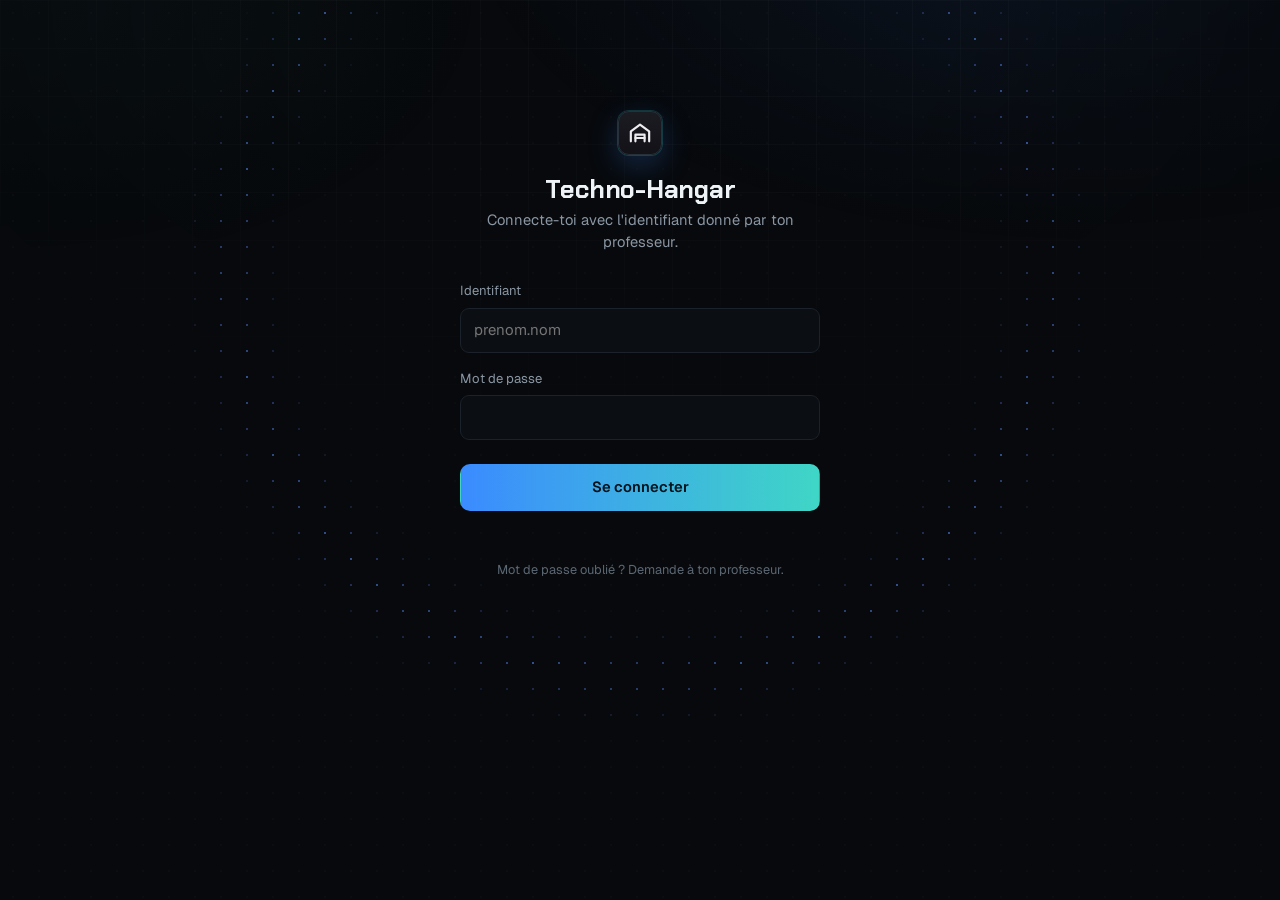
==== commit ce23109a: "Add files via upload" ====
--- a/bts-maintenance/index.html
+++ b/bts-maintenance/index.html
@@ -6,10 +6,13 @@
 <meta name="theme-color" content="#09090b">
 <title>Techno-Hangar</title>
 <link rel="preconnect" href="https://fonts.googleapis.com">
-<link rel="stylesheet" href="https://fonts.googleapis.com/css2?family=Geist:wght@400;500;600;700&family=Geist+Mono:wght@400;500&family=Chakra+Petch:wght@500;600;700&display=swap">
-<link rel="stylesheet" href="../assets/style.css?v=13">
-<link rel="stylesheet" href="../assets/pass.css?v=5">
-<link rel="stylesheet" href="../assets/theme.css?v=6">
+<link rel="preconnect" href="https://fonts.gstatic.com" crossorigin>
+<link rel="stylesheet" href="https://fonts.googleapis.com/css2?family=Geist:wght@400;500;600;700&family=Geist+Mono:wght@400;500&family=Chakra+Petch:wght@500;600;700&display=swap" media="print" onload="this.media='all'">
+<noscript><link rel="stylesheet" href="https://fonts.googleapis.com/css2?family=Geist:wght@400;500;600;700&family=Geist+Mono:wght@400;500&family=Chakra+Petch:wght@500;600;700&display=swap"></noscript>
+<link rel="stylesheet" href="../assets/style.css?v=14">
+<link rel="stylesheet" href="../assets/pass.css?v=10">
+<link rel="stylesheet" href="../assets/effets.css?v=1">
+<link rel="stylesheet" href="../assets/theme.css?v=8">
 </head>
 <body data-racine="../" data-page="classe" data-classe="bts-maintenance">
 <main>
@@ -18,10 +21,11 @@
   <div id="sequences"></div>
 </main>
 <script src="../assets/config.js?v=5"></script>
-<script src="../assets/th.js?v=3"></script>
+<script src="../assets/th.js?v=4"></script>
 <script src="../catalogue.js"></script>
 <script src="../assets/presence.js?v=2"></script>
-<script src="../assets/pass.js?v=13"></script>
-<script src="../assets/site.js?v=21"></script>
+<script src="../assets/effets.js?v=1"></script>
+<script src="../assets/pass.js?v=22"></script>
+<script src="../assets/site.js?v=25"></script>
 </body>
 </html>
--- a/assets/style.css
+++ b/assets/style.css
@@ -119,11 +119,20 @@
 .fil b { color: var(--muted); font-weight: 400; }
 .classe-titre { display: flex; align-items: center; gap: .7rem; }
 .classe-titre h1 { margin: 0; }
-.onglets { display: flex; gap: 1.4rem; border-bottom: 1px solid var(--border); margin: 1.6rem 0 2rem; overflow-x: auto; }
-.onglet { font: inherit; font-size: .9rem; background: none; border: 0; color: var(--muted); padding: .7rem 0; cursor: pointer; position: relative; white-space: nowrap; }
-.onglet:hover { color: var(--text); }
-.onglet.actif { color: var(--text); }
-.onglet.actif:after { content: ""; position: absolute; left: 0; right: 0; bottom: -1px; height: 2px; background: var(--c, var(--accent)); box-shadow: 0 0 12px var(--c, var(--accent)); }
+.onglets { display: flex; flex-wrap: wrap; gap: .6rem; margin: 1.6rem 0 2rem; }
+.onglet { --oc: var(--c, var(--accent)); font: inherit; font-size: .92rem; font-weight: 600; display: inline-flex; align-items: center; gap: .55rem;
+  padding: .6rem 1rem .6rem .7rem; border-radius: 12px; border: 1px solid var(--border2); background: var(--surface); color: var(--text);
+  cursor: pointer; white-space: nowrap; transition: border-color .2s, box-shadow .2s, background .2s, transform .15s; }
+.onglet:hover { border-color: color-mix(in srgb, var(--oc) 70%, var(--border2)); box-shadow: 0 0 16px -6px var(--oc); transform: translateY(-1px); }
+.onglet:active { transform: translateY(0) scale(.98); }
+.onglet-ic { width: 26px; height: 26px; display: grid; place-items: center; border-radius: 8px; color: var(--oc);
+  background: color-mix(in srgb, var(--oc) 14%, transparent); }
+.onglet-ic svg { width: 19px; height: 19px; }
+.onglet-n { font-family: var(--mono); font-size: .7rem; font-weight: 500; color: var(--muted); padding: .05rem .45rem; border-radius: 999px; border: 1px solid var(--border2); }
+.onglet.actif { border-color: var(--oc); background: color-mix(in srgb, var(--oc) 14%, var(--surface)); box-shadow: 0 0 0 1px var(--oc) inset, 0 0 22px -8px var(--oc); }
+.onglet.actif .onglet-ic { background: var(--oc); color: #0b0b0f; }
+.onglet.actif .onglet-n { color: var(--text); border-color: color-mix(in srgb, var(--oc) 60%, transparent); }
+@media (max-width: 600px) { .onglets { gap: .45rem; } .onglet { font-size: .84rem; padding: .5rem .75rem .5rem .55rem; } }
 .sequence { margin-bottom: 2.4rem; }
 .sequence h2 { font-size: .78rem; font-family: var(--mono); font-weight: 500; color: var(--muted); text-transform: uppercase; letter-spacing: .08em;
   margin: 0 0 .9rem; display: flex; align-items: center; gap: .7rem; }
--- a/assets/pass.css
+++ b/assets/pass.css
@@ -471,3 +471,59 @@
 .pa-bulle .orn-royal:after { display: none; }
 @media (prefers-reduced-motion: reduce) { .orn-neon, .orn-flammes, .vp-ici-txt { animation: none !important; } }
 @media (max-width: 680px) { .pr-cover { padding: 1.1rem; } .pr-trophees { width: 100%; } .pr-slot { width: 54px; height: 58px; } }
+
+/* ---------- Barre du haut élève (HUD) ---------- */
+.hud { border-top: 1px solid var(--border); background: rgba(7,9,12,.55); }
+.hud-in { max-width: 1080px; margin: 0 auto; padding: .45rem 1.2rem; display: flex; gap: .5rem; align-items: center; overflow-x: auto; scrollbar-width: none; }
+.hud-in::-webkit-scrollbar { display: none; }
+.hud-p { position: relative; flex: none; display: inline-flex; align-items: center; gap: .45rem; height: 38px; padding: 0 .75rem 0 .5rem; border-radius: 11px;
+  border: 1px solid var(--border2); background: var(--surface); color: var(--text); text-decoration: none; font-size: .8rem; transition: border-color .2s, box-shadow .2s, transform .15s; }
+.hud-p:hover { border-color: var(--accent); box-shadow: 0 0 14px -4px rgba(63,214,198,.45); transform: translateY(-1px); }
+.hud-p b { font-family: var(--mono); font-weight: 600; font-size: .86rem; }
+.hud-p small { color: var(--muted); font-family: var(--mono); font-size: .68rem; }
+.hud-t { display: flex; flex-direction: column; gap: 4px; min-width: 74px; }
+.hud-t b { font-family: var(--titre, inherit); font-size: .8rem; font-weight: 600; line-height: 1; white-space: nowrap; }
+.hud-j { display: block; height: 4px; border-radius: 4px; background: var(--border2); overflow: hidden; }
+.hud-j i { display: block; height: 100%; border-radius: 4px; background: linear-gradient(90deg, #3b8bff, #3fd6c6); }
+.hud-pic { width: 18px; height: 18px; display: grid; place-items: center; }
+.hud-pic svg { width: 100%; height: 100%; }
+.hud-pts .hud-pic { color: var(--warn, #f5b74a); }
+.hud-saison .hud-pic { color: var(--accent); }
+.hud-serie .hud-pic { color: var(--muted); }
+.hud-serie.chaud .hud-pic { color: #ff7a45; filter: drop-shadow(0 0 5px rgba(255,122,69,.6)); }
+.hud-rang .ps-emb { width: 28px; height: 28px; display: grid; }
+.hud-rang .ps-emb svg { width: 100%; height: 100%; }
+.hud-rang .hud-j i { background: linear-gradient(90deg, #b07cff, #ff6fa8); }
+.hud-jet.dispo { border-color: rgba(245,183,74,.65); box-shadow: 0 0 14px -5px rgba(245,183,74,.7); }
+.hud-pastille { position: absolute; top: -3px; right: -3px; width: 9px; height: 9px; border-radius: 50%; background: var(--warn, #f5b74a); box-shadow: 0 0 0 2px var(--bg, #07090c); animation: hud-pouls 1.8s ease-in-out infinite; }
+@keyframes hud-pouls { 50% { transform: scale(1.35); opacity: .7; } }
+.avec-hud .pa-bulle-pts { display: none; }
+.avec-hud .pa-bulle { padding-right: .8rem; }
+@media (max-width: 680px) {
+  .hud-in { padding: .4rem .8rem; gap: .4rem; }
+  .hud-p { height: 34px; padding: 0 .55rem 0 .4rem; }
+  .hud-t { min-width: 52px; }
+  .hud-p small, .hud-nom { display: none; }
+  .hud-in { gap: .3rem; padding: .35rem .5rem; }
+  .hud-p { gap: .3rem; }
+  .hud-t b { font-size: .72rem; }
+  .hud-pic { width: 15px; height: 15px; }
+  .hud-rang .ps-emb { width: 22px; height: 22px; }
+}
+.hud-qui { flex: none; display: flex; flex-direction: column; line-height: 1.1; padding: 0 .6rem 0 .2rem; margin-right: .2rem; border-right: 1px solid var(--border2); }
+.hud-qui small { font-family: var(--mono); font-size: .6rem; text-transform: uppercase; letter-spacing: .07em; color: var(--accent); }
+.hud-qui b { font-family: var(--titre, inherit); font-size: .9rem; }
+.hud-prof .hud-pastille { display: none; }
+.sans-anim .pa-apparait, .sans-anim .pa-apparait * { animation: none !important; }
+
+/* Bannières photo (images dans assets/bannieres/, 1200 × 300, .webp) */
+.bn-photo-pyrenees { background: #10131c url(bannieres/pyrenees.webp) center / cover no-repeat; }
+.bn-photo-cote { background: #10131c url(bannieres/cote.webp) center / cover no-repeat; }
+.bn-photo-eoliennes { background: #10131c url(bannieres/eoliennes.webp) center / cover no-repeat; }
+.bn-photo-barrage { background: #10131c url(bannieres/barrage.webp) center / cover no-repeat; }
+.bn-photo-solaire { background: #10131c url(bannieres/solaire.webp) center / cover no-repeat; }
+.bn-photo-aurore { background: #10131c url(bannieres/aurore.webp) center / cover no-repeat; }
+.bn-photo-hangar { background: #10131c url(bannieres/hangar.webp) center / cover no-repeat; }
+.bn-photo-neon { background: #10131c url(bannieres/neon.webp) center / cover no-repeat; }
+.bn-photo-glacier { background: #10131c url(bannieres/glacier.webp) center / cover no-repeat; }
+.bn-photo-voie-lactee { background: #10131c url(bannieres/voie-lactee.webp) center / cover no-repeat; }
--- a/assets/effets.css
+++ b/assets/effets.css
@@ -0,0 +1,85 @@
+/* Techno-Hangar · effets visuels */
+
+/* SplitText */
+.fx-mot { display: inline-block; white-space: nowrap; }
+.fx-l { display: inline-block; opacity: 0; transform: translateY(.45em); filter: blur(6px); transition: opacity .45s, transform .55s cubic-bezier(.2, 1.4, .4, 1), filter .45s; }
+.fx-on .fx-l { opacity: 1; transform: none; filter: none; }
+
+/* ClickSpark */
+.fx-spark { position: fixed; width: 2px; height: 9px; border-radius: 2px; pointer-events: none; z-index: 2000;
+  transform: translate(-50%, -50%) rotate(var(--a)) translateY(-6px); animation: fx-spark .6s ease-out forwards; }
+@keyframes fx-spark { to { transform: translate(-50%, -50%) rotate(var(--a)) translateY(-34px) scaleY(.2); opacity: 0; } }
+
+/* Révélation d'une récompense */
+.fx-rev { --rc: #8b8b96; width: min(400px, 92vw); padding: 0; border: 1px solid color-mix(in srgb, var(--rc) 45%, transparent); border-radius: 20px;
+  background: #0b0b10; color: var(--text, #ededf0); overflow: hidden; box-shadow: 0 30px 80px -20px color-mix(in srgb, var(--rc) 45%, transparent);
+  animation: fx-entre .35s cubic-bezier(.2, 1.2, .4, 1) both; }
+.fx-rev::backdrop { background: rgba(4, 4, 8, .72); backdrop-filter: blur(3px); animation: fx-fondu .3s both; }
+.fx-rev.fx-sort { animation: fx-sort .22s ease-in forwards; }
+@keyframes fx-entre { from { opacity: 0; transform: translateY(18px) scale(.94); } }
+@keyframes fx-sort { to { opacity: 0; transform: translateY(10px) scale(.97); } }
+@keyframes fx-fondu { from { opacity: 0; } }
+.fx-scene { position: relative; height: 210px; display: grid; place-items: center; overflow: hidden; }
+.fx-rayons { position: absolute; inset: -60%; background: repeating-conic-gradient(from 0deg, color-mix(in srgb, var(--rc) 30%, transparent) 0 6deg, transparent 6deg 18deg);
+  -webkit-mask: radial-gradient(circle, #000 0, transparent 55%); mask: radial-gradient(circle, #000 0, transparent 55%); animation: fx-tourne 24s linear infinite; opacity: .8; }
+.fx-halo { position: absolute; width: 190px; height: 190px; border-radius: 50%; background: radial-gradient(circle, color-mix(in srgb, var(--rc) 55%, transparent), transparent 68%);
+  animation: fx-pulse 2.6s ease-in-out infinite; }
+@keyframes fx-tourne { to { transform: rotate(360deg); } }
+@keyframes fx-pulse { 50% { transform: scale(1.12); opacity: .75; } }
+.fx-vis { position: relative; animation: fx-pop .7s .15s cubic-bezier(.2, 1.7, .4, 1) both; }
+@keyframes fx-pop { from { transform: scale(.3) rotate(-12deg); opacity: 0; } }
+.fx-vis .pa-avatar { --t: 112px !important; width: 112px !important; height: 112px !important; font-size: 56px !important; box-shadow: 0 0 0 3px var(--rc), 0 0 40px -6px var(--rc); }
+.fx-vis .jeton-ico { width: 104px !important; height: 104px !important; }
+.fx-vis .bn-mini { width: 300px !important; height: 96px !important; border-radius: 12px; box-shadow: 0 0 0 2px var(--rc), 0 0 40px -10px var(--rc); }
+.fx-plaque { display: grid; gap: .25rem; text-align: center; padding: .8rem 1.5rem; border-radius: 14px; border: 1px solid var(--rc); background: color-mix(in srgb, var(--rc) 12%, #0b0b10); box-shadow: 0 0 40px -12px var(--rc); }
+.fx-plaque b { font-family: "Chakra Petch", var(--font, sans-serif); font-size: 1.5rem; font-weight: 600; }
+.fx-plaque small { font-size: .8rem; color: var(--rc); letter-spacing: .03em; }
+.fx-braise { position: absolute; bottom: -8px; width: 3px; height: 3px; border-radius: 50%; background: #ffd27a; box-shadow: 0 0 6px #f5b74a; animation: fx-monte 3s linear infinite; opacity: 0; }
+@keyframes fx-monte { 10% { opacity: 1; } to { transform: translateY(-220px) translateX(14px); opacity: 0; } }
+.fx-txt { text-align: center; padding: .2rem 1.4rem 0; }
+.fx-sur { font-family: var(--mono, monospace); font-size: .7rem; text-transform: uppercase; letter-spacing: .12em; color: var(--muted, #a1a1aa); }
+.fx-nom { margin: .35rem 0 .3rem; font-family: "Chakra Petch", var(--font, sans-serif); font-size: 1.65rem; line-height: 1.15; }
+.fx-rar { display: inline-block; font-family: var(--mono, monospace); font-size: .78rem; font-weight: 600; letter-spacing: .06em;
+  background: linear-gradient(100deg, var(--rc) 0 42%, #fff 50%, var(--rc) 58% 100%) 100% 0 / 300% 100%; -webkit-background-clip: text; background-clip: text; color: transparent;
+  animation: fx-reflet 1.4s .9s ease-out both; }
+@keyframes fx-reflet { from { background-position: 100% 0; } to { background-position: 0 0; } }
+.fx-sous { display: block; margin-top: .45rem; color: var(--muted, #a1a1aa); font-size: .82rem; }
+.fx-bas { display: flex; gap: .6rem; justify-content: center; padding: 1.1rem 1.2rem 1.3rem; }
+.fx-bas .btn { min-width: 120px; justify-content: center; }
+
+/* Bannières animées : repli fixe (et fond pendant le chargement) */
+[class*="bn-anim-"] { position: relative; overflow: hidden; }
+.fx-bn-cv { position: absolute; inset: 0; width: 100%; height: 100%; display: block; }
+[class*="bn-anim-"] > :not(.fx-bn-cv) { position: relative; }
+.bn-anim-aurore { background: radial-gradient(80% 120% at 30% 40%, rgba(40, 230, 170, .35), transparent 60%), radial-gradient(60% 100% at 75% 30%, rgba(120, 90, 255, .3), transparent 60%), #050b14; }
+.bn-anim-etoiles { background: radial-gradient(60% 100% at 25% 60%, rgba(120, 80, 255, .25), transparent 60%), radial-gradient(50% 90% at 70% 35%, rgba(40, 140, 255, .2), transparent 60%), #04050c; }
+
+@media (prefers-reduced-motion: reduce) {
+  .fx-rev, .fx-rev::backdrop, .fx-vis, .fx-rayons, .fx-halo, .fx-rar, .fx-braise { animation: none !important; }
+  .fx-rar { color: var(--rc); background: none; }
+  .fx-l { transition: none; opacity: 1; transform: none; filter: none; }
+}
+.fx-vis .jeton-ico { display: inline-grid; place-items: center; filter: drop-shadow(0 0 18px rgba(245, 183, 74, .6)); }
+.fx-vis .jeton-ico svg { width: 100%; height: 100%; }
+
+/* Secousse */
+.fx-secoue { animation: fx-secoue .42s cubic-bezier(.36, .07, .19, .97); }
+@keyframes fx-secoue { 20%, 60% { transform: translateX(-7px); } 40%, 80% { transform: translateX(6px); } }
+
+/* Entrée en cascade */
+.fx-entree .carte, .fx-entree .seq-titre, .fx-entree h2, .fx-entree .spe-tag { animation: fx-monte-in .5s cubic-bezier(.2, .9, .3, 1) both; animation-delay: calc(var(--i, 0) * 45ms); }
+@keyframes fx-monte-in { from { opacity: 0; transform: translateY(14px); } }
+
+/* Inclinaison des cartes (souris) */
+.carte.res, .carte.outil { transform: perspective(900px) rotateX(var(--rx, 0deg)) rotateY(var(--ry, 0deg)); }
+.carte.res:hover, .carte.outil:hover { transform: perspective(900px) rotateX(var(--rx, 0deg)) rotateY(var(--ry, 0deg)) translateY(-2px); }
+.carte.res.off, .carte.res.off:hover { transform: none; }
+.carte .bas .btn { transition: background .2s, border-color .2s, padding .2s; }
+.carte:hover .bas .btn:not(.primary)::after { content: " →"; }
+
+/* Titre de page qui se dévoile */
+.classe-titre h1 .fx-l { transition-duration: .5s, .6s, .5s; }
+
+/* Connexion */
+.fx-points { position: fixed; inset: 0; width: 100%; height: 100%; z-index: 0; pointer-events: none; }
+body[data-page="connexion"] main { position: relative; z-index: 1; }
--- a/assets/theme.css
+++ b/assets/theme.css
@@ -163,7 +163,7 @@
 }
 
 /* ---------- 2I2D : spécialités sous la partie commune ---------- */
-:root { --c-itec: #ff5d5d; --c-sin: #3ddc84; }
+:root { --c-itec: #ff5d5d; --c-sin: #3ddc84; --c-etlv: #f2c94c; }
 .specialites { margin: 1rem 0 0 1.1rem; padding: .2rem 0 .2rem 1.1rem; border-left: 2px dashed var(--border2); display: flex; flex-direction: column; gap: 1rem; }
 .spe-titre { font-family: var(--mono); font-size: .68rem; text-transform: uppercase; letter-spacing: .1em; color: var(--muted); }
 .spe-bloc { display: flex; flex-direction: column; gap: .55rem; position: relative; }
@@ -202,3 +202,4 @@
 .pp-cases .case { display: flex; gap: .45rem; align-items: flex-start; min-width: 0; white-space: normal; overflow-wrap: anywhere; }
 .pp-pic { display: inline-flex; align-items: center; gap: .4rem; }
 .pp-pic[hidden] { display: none; }
+.pa-ma-place { margin-top: .6rem; font-size: .85rem; color: var(--muted); text-align: center; }
